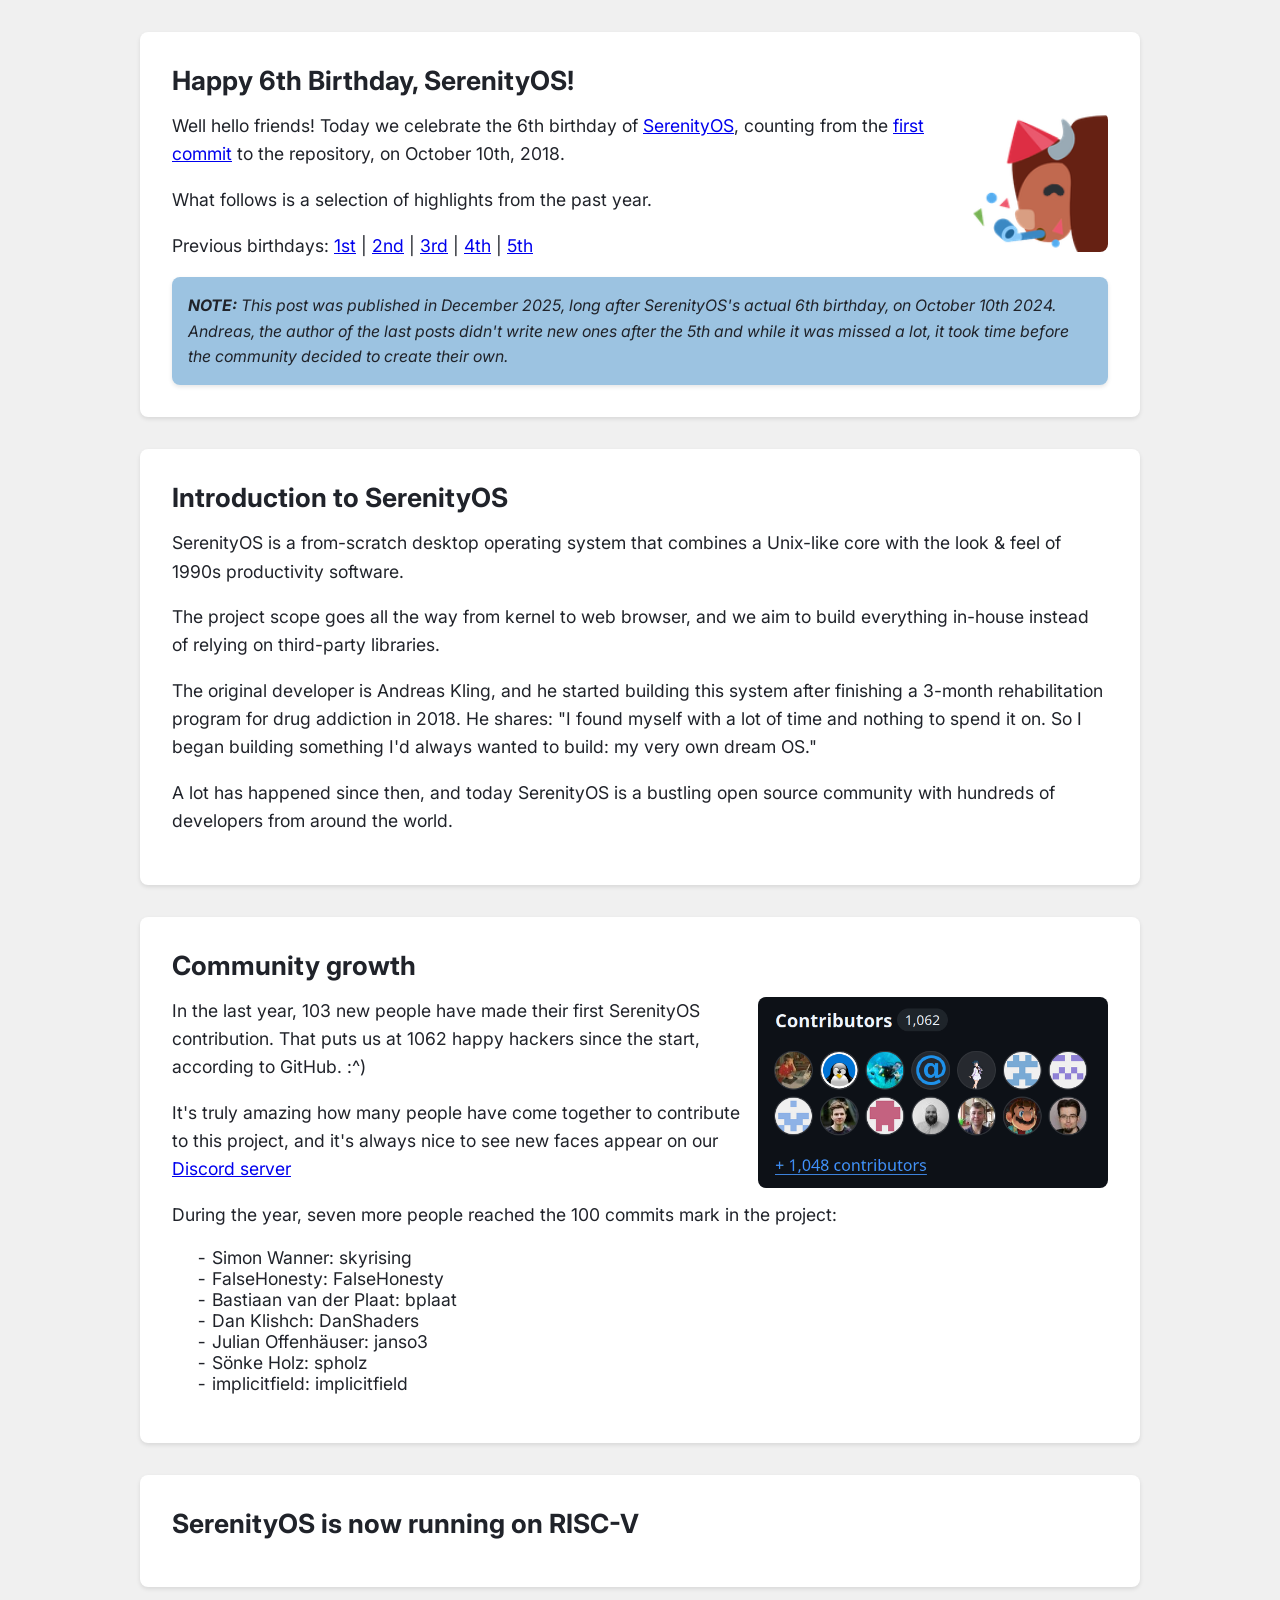
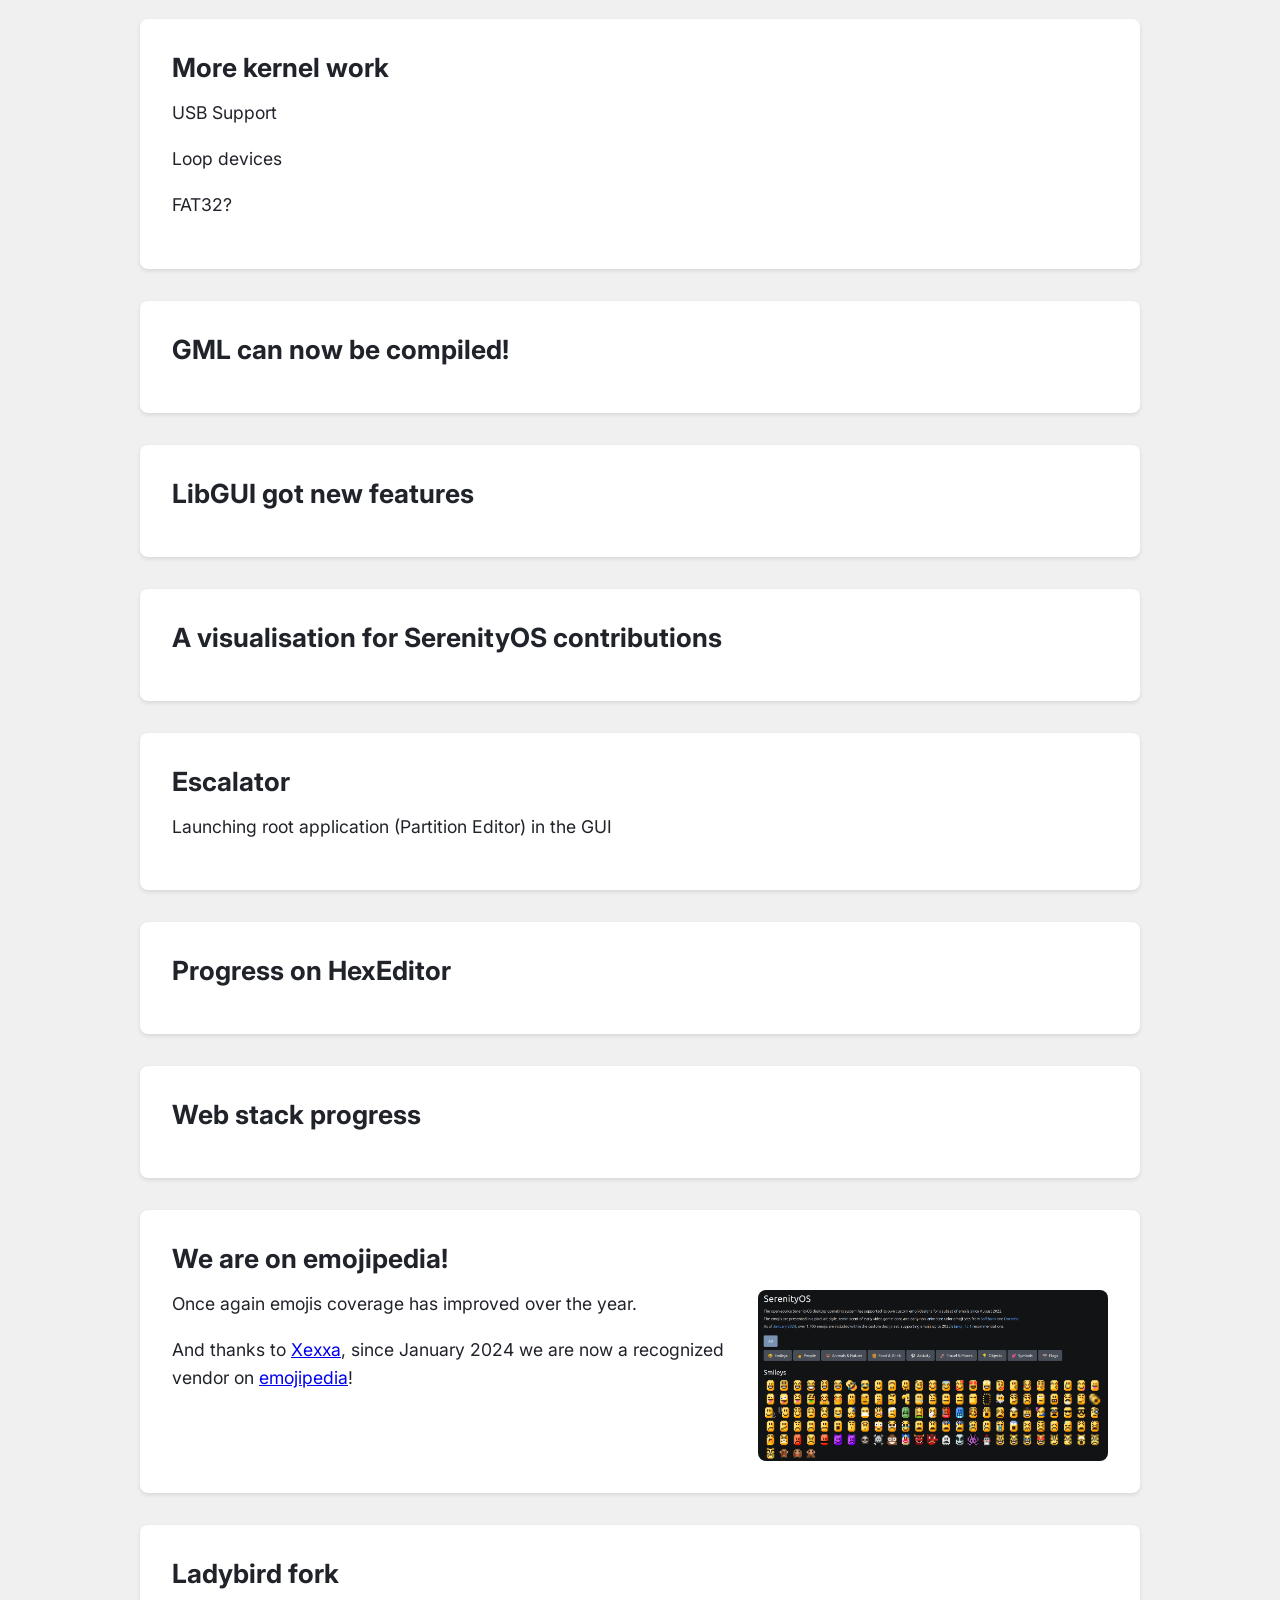
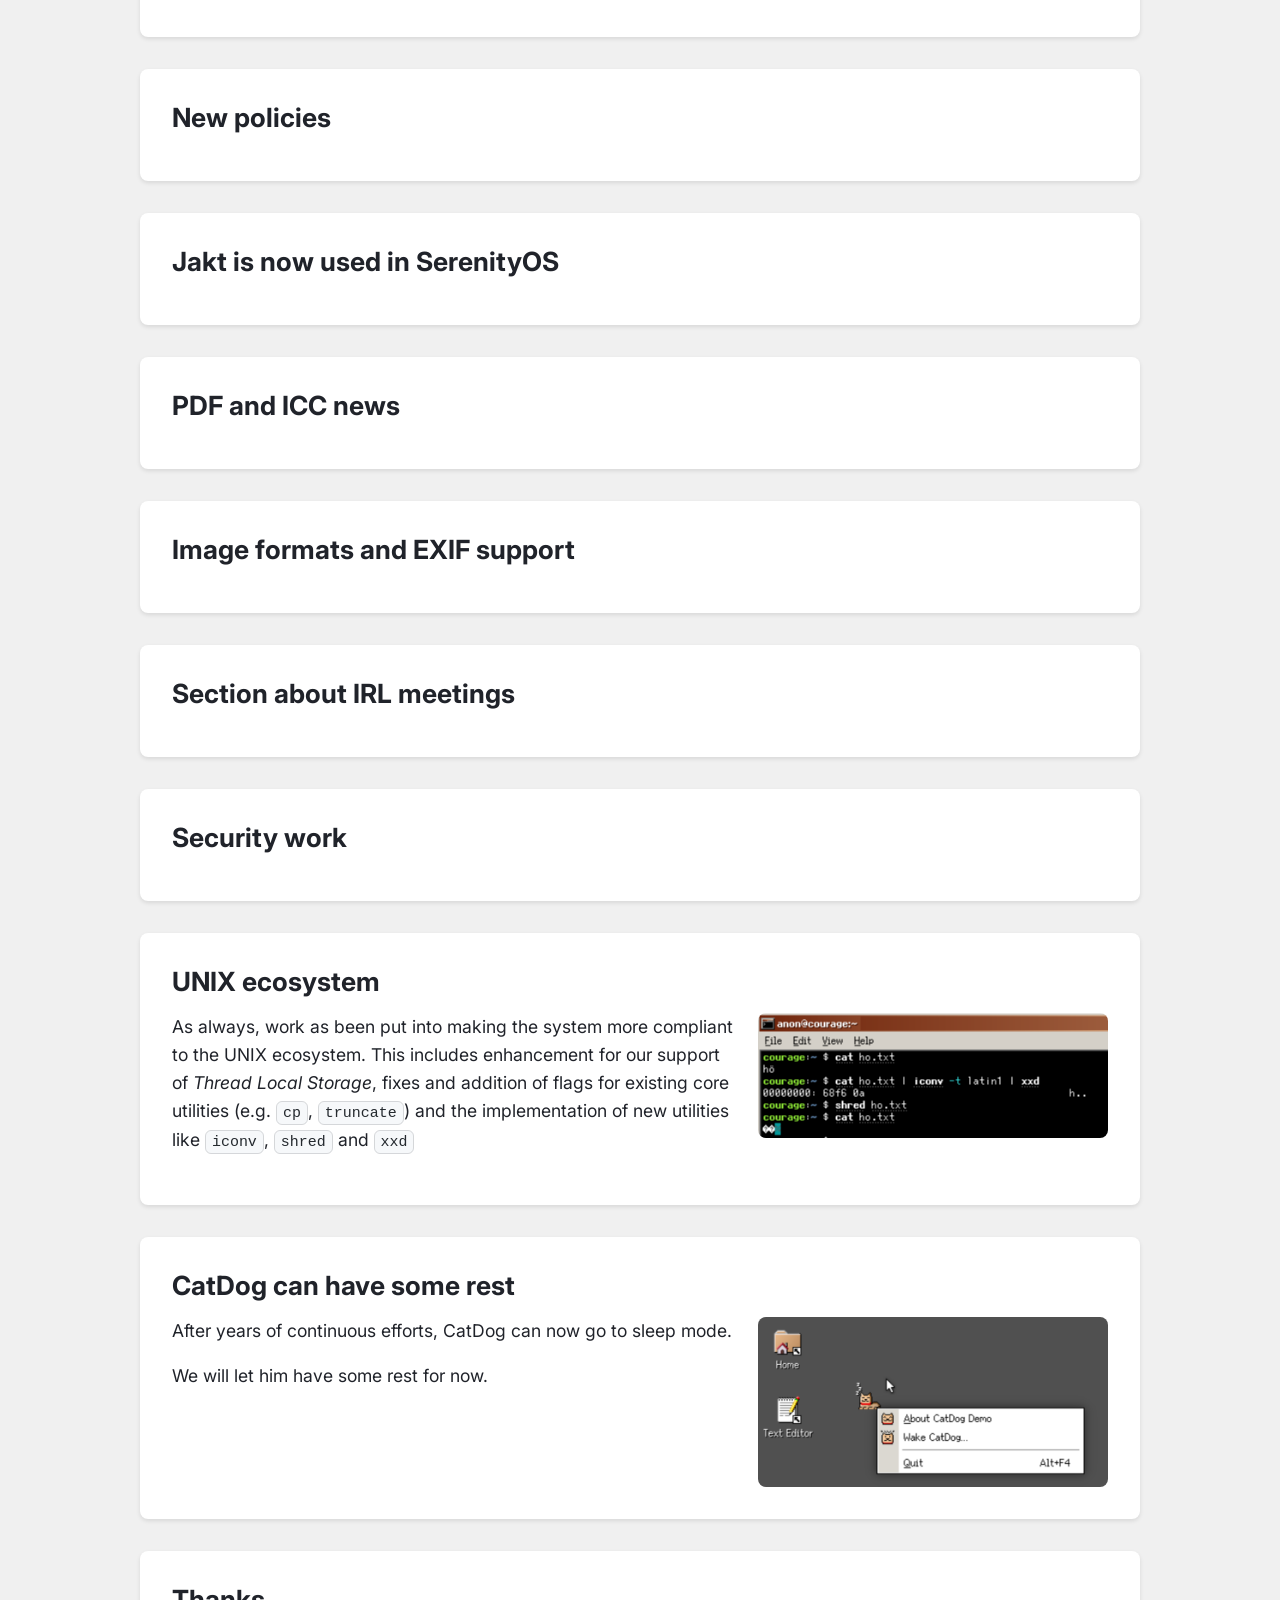
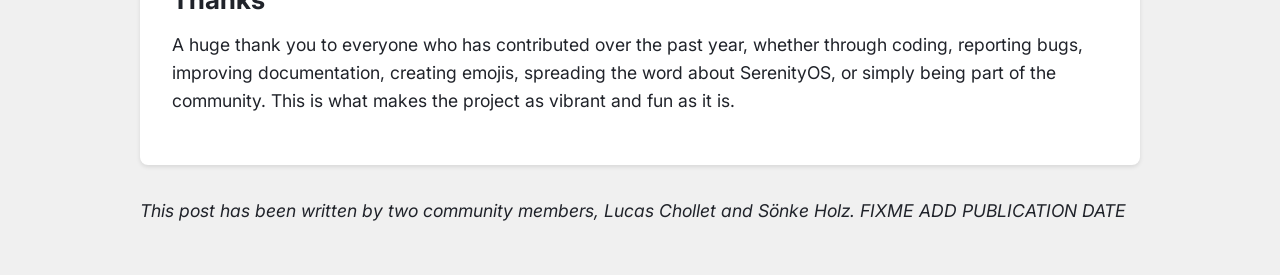
==== happy/6th/index.html @ aec70b93 "Fill the section about emojipedia" ====
<!DOCTYPE html>
<html lang="en">
<head>
    <meta charset="UTF-8">
    <meta name="viewport" content="width=device-width, initial-scale=1.0">
    <title>Happy 6th birthday, SerenityOS!</title>
    <link rel="stylesheet" href="style.css">
    <link href="https://fonts.googleapis.com/css2?family=Inter:wght@400;700&display=swap" rel="stylesheet">
</head>
<body>

<div class="container">

<section>
    <h1>Happy 6th Birthday, SerenityOS!</h1>
    <img style="width: 15%" src="partyak.png" alt="The partyak emoji.">

    <p>Well hello friends! Today we celebrate the 6th birthday of <a href="https://github.com/SerenityOS/serenity">SerenityOS</a>, counting from the  <a href="https://github.com/SerenityOS/serenity/commit/30e6c494e433b6f12a36bbd30c455c5f2eaa038e" target="_blank">first commit</a> to the repository, on October 10th, 2018.</p>

    <p>What follows is a selection of highlights from the past year.</p>

    <p>Previous birthdays:
    <a href="https://serenityos.org/happy/1st/">1st</a> |
    <a href="https://serenityos.org/happy/2nd/">2nd</a> |
    <a href="https://serenityos.org/happy/3rd/">3rd</a> |
    <a href="https://serenityos.org/happy/4th/">4th</a> |
    <a href="https://serenityos.org/happy/5th/">5th</a>

    <section class=subsection>
    <p style="margin: 0 0 0 0"><i>
        <b>NOTE:</b> This post was published in December 2025, long after SerenityOS's actual 6th birthday, on October 10th 2024.
        Andreas, the author of the last posts didn't write new ones after the 5th and while it was missed a lot, it took time before the community decided to create their own.
    </i></p>
    </section>

</section>

<section>
    <h2>Introduction to SerenityOS</h2>
        <p>
          SerenityOS is a from-scratch desktop operating system that
          combines a Unix-like core with the look &amp; feel of 1990s
          productivity software.
        </p>

        <p>
          The project scope goes all the way from kernel to web browser,
          and we aim to build everything in-house instead of relying on
          third-party libraries.
        </p>

        <p>
            The original developer is Andreas Kling, and he started building this system after finishing a 3-month rehabilitation program for drug addiction in 2018.
            He shares: "I found myself with a lot of time and nothing to spend it on. So I began building something I'd always wanted to build: my very own dream OS."
        </p>

        <p>
          A lot has happened since then, and today SerenityOS is a
          bustling open source community with hundreds of developers
          from around the world.
        </p>
       </section>

<section>
    <h2>Community growth</h2>
    <img src="contributors.png" alt="Screenshot of the contributor list from GitHub.">

    <p>In the last year, 103 new people have made their first SerenityOS contribution. That puts us at 1062 happy hackers since the start, according to GitHub. :^)</p>

    <p>It's truly amazing how many people have come together to contribute to this project, and it's always nice to see new faces appear on our <a href="discord/">Discord server</a></p>

    <p>During the year, seven more people reached the 100 commits mark in the project:</p>

    <!-- TODO add links to GH profile?-->
    <ul style="list-style-type: '- '">
        <li> Simon Wanner: skyrising
        <li> FalseHonesty: FalseHonesty
        <li> Bastiaan van der Plaat: bplaat
        <li> Dan Klishch: DanShaders
        <li> Julian Offenhäuser: janso3
        <li> Sönke Holz: spholz
        <li> implicitfield: implicitfield
    </ul>
</section>

<section>
    <h2>SerenityOS is now running on RISC-V</h2>
</section>

<section>
    <h2>More kernel work</h2>
    <p>USB Support</p>
    <p>Loop devices</p>
    <p>FAT32?</p>
</section>

<section>
    <h2>GML can now be compiled!</h2>
</section>

<section>
    <h2>LibGUI got new features</h2>
</section>

<section>
    <h2>A visualisation for SerenityOS contributions</h2>
</section>

<section>
    <h2>Escalator</h2>

    <p>
        Launching root application (Partition Editor) in the GUI
    </p>
</section>

<section>
    <h2>Progress on HexEditor</h2>
</section>

<section>
    <h2>Web stack progress</h2>
</section>

<section>
    <h2>We are on emojipedia!</h2>
    <img src="emojis.png" alt="Screenshot of https://emojipedia.org/serenityos">
    <p>Once again emojis coverage has improved over the year.</p>
    <p>And thanks to <a href="https://github.com/Xexxa">Xexxa</a>, since January 2024 we are now a recognized vendor on <a href="https://emojipedia.org/serenityos">emojipedia</a>!</p>
</section>

<section>
    <h2>Ladybird fork</h2>
</section>

<section>
    <h2>New policies</h2>
</section>

<section>
    <h2>Jakt is now used in SerenityOS</h2>
</section>

<section>
    <h2>PDF and ICC news</h2>
</section>

<section>
    <h2>Image formats and EXIF support</h2>
</section>

<section>
    <h2>Section about IRL meetings</h2>
</section>

<section>
    <h2>Security work</h2>
</section>

<section>
    <h2>UNIX ecosystem </h2>
    <img src="tools.png" alt="An image with an use of iconv, shred and xxd.">
    <p>As always, work as been put into making the system more compliant to the UNIX ecosystem. This includes enhancement for our support of <i>Thread Local Storage</i>, fixes and addition of flags for existing core utilities (e.g. <code>cp</code>, <code>truncate</code>) and the implementation of new utilities like <code>iconv</code>, <code>shred</code> and <code>xxd</code></p>
</section>

<section>
    <h2>CatDog can have some rest</h2>
    <img src="catdog.png" alt="An image showing CatDog in sleep mode.">
    <p>After years of continuous efforts, CatDog can now go to sleep mode.</p>
    <p>We will let him have some rest for now.</p>
</section>

<section>
    <h2>Thanks</h2>

    <p>A huge thank you to everyone who has contributed over the past year, whether through coding, reporting bugs, improving documentation, creating emojis, spreading the word about SerenityOS, or simply being part of the community.
        This is what makes the project as vibrant and fun as it is.</p>

</section>

<p><i>This post has been written by two community members, Lucas Chollet and Sönke Holz. FIXME ADD PUBLICATION DATE</i></p>

</div>

</body>
</html>
---- happy/6th/style.css ----
:root {
    --primary-color: #20232a;
    --secondary-color: #61dafb;
    --background-color: #f0f0f0;
    --text-color: #20232a;
}

body {
    margin: 0;
    padding: 0;
    font-family: 'Inter', sans-serif;
    background-color: var(--background-color);
    color: var(--text-color);
    font-size: 1.1em;
}

.container {
    width: 85%;
    max-width: 1000px;
    margin: 0 auto;
    padding: 2rem 0;
}

main {
    margin-bottom: 2rem;
}

section {
    padding: 2rem;
    background-color: #fff;
    border-radius: 8px;
    box-shadow: 0 2px 4px rgba(0, 0, 0, 0.1);
    margin-bottom: 2rem;
    overflow: auto;
}

.subsection {
    background-color: #3b88c380;
    padding: 1rem;
    font-size: 0.9em;
    margin-top: 1rem;
    margin-bottom: 0;
}

h1, h2 {
    margin: 0 0 1rem 0;
}

p, pre {
    line-height: 1.6;
    margin-top: 1rem;
}

section {
    clear: both;
}

section img {
    float: right;
    border-radius: 8px;
    margin-left: 1em;
    width: 40%;
    max-width: 350px;
    clear: both;
}

code {
    padding: 0.2em 0.4em;
    margin: 0;
    font-size: 85%;
    background-color: #f6f8fa;
    border-radius: 6px;
    color: #24292e;
    font-family: ui-monospace, SFMono-Regular, SF Mono, Menlo, Consolas,
    "Liberation Mono", "Courier New", monospace;
    border: 1px solid rgba(27,31,35,0.15);
}
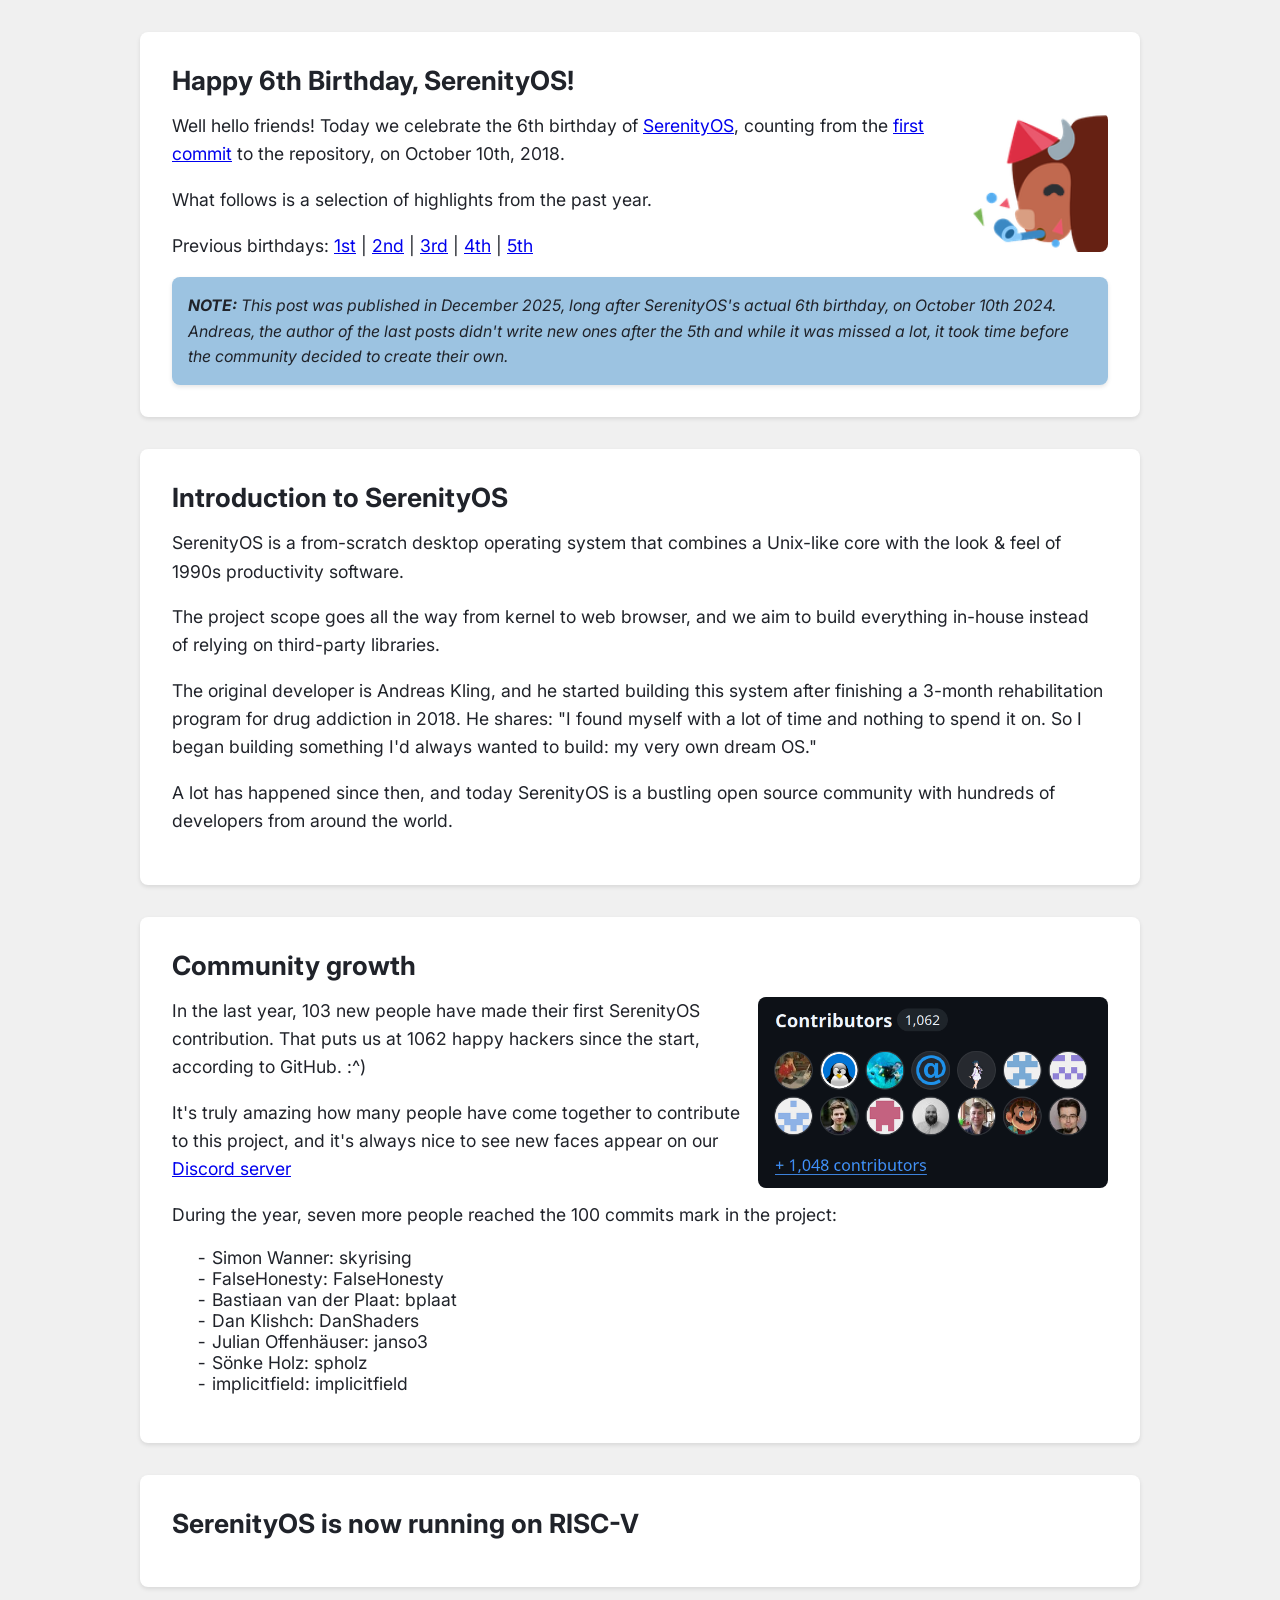
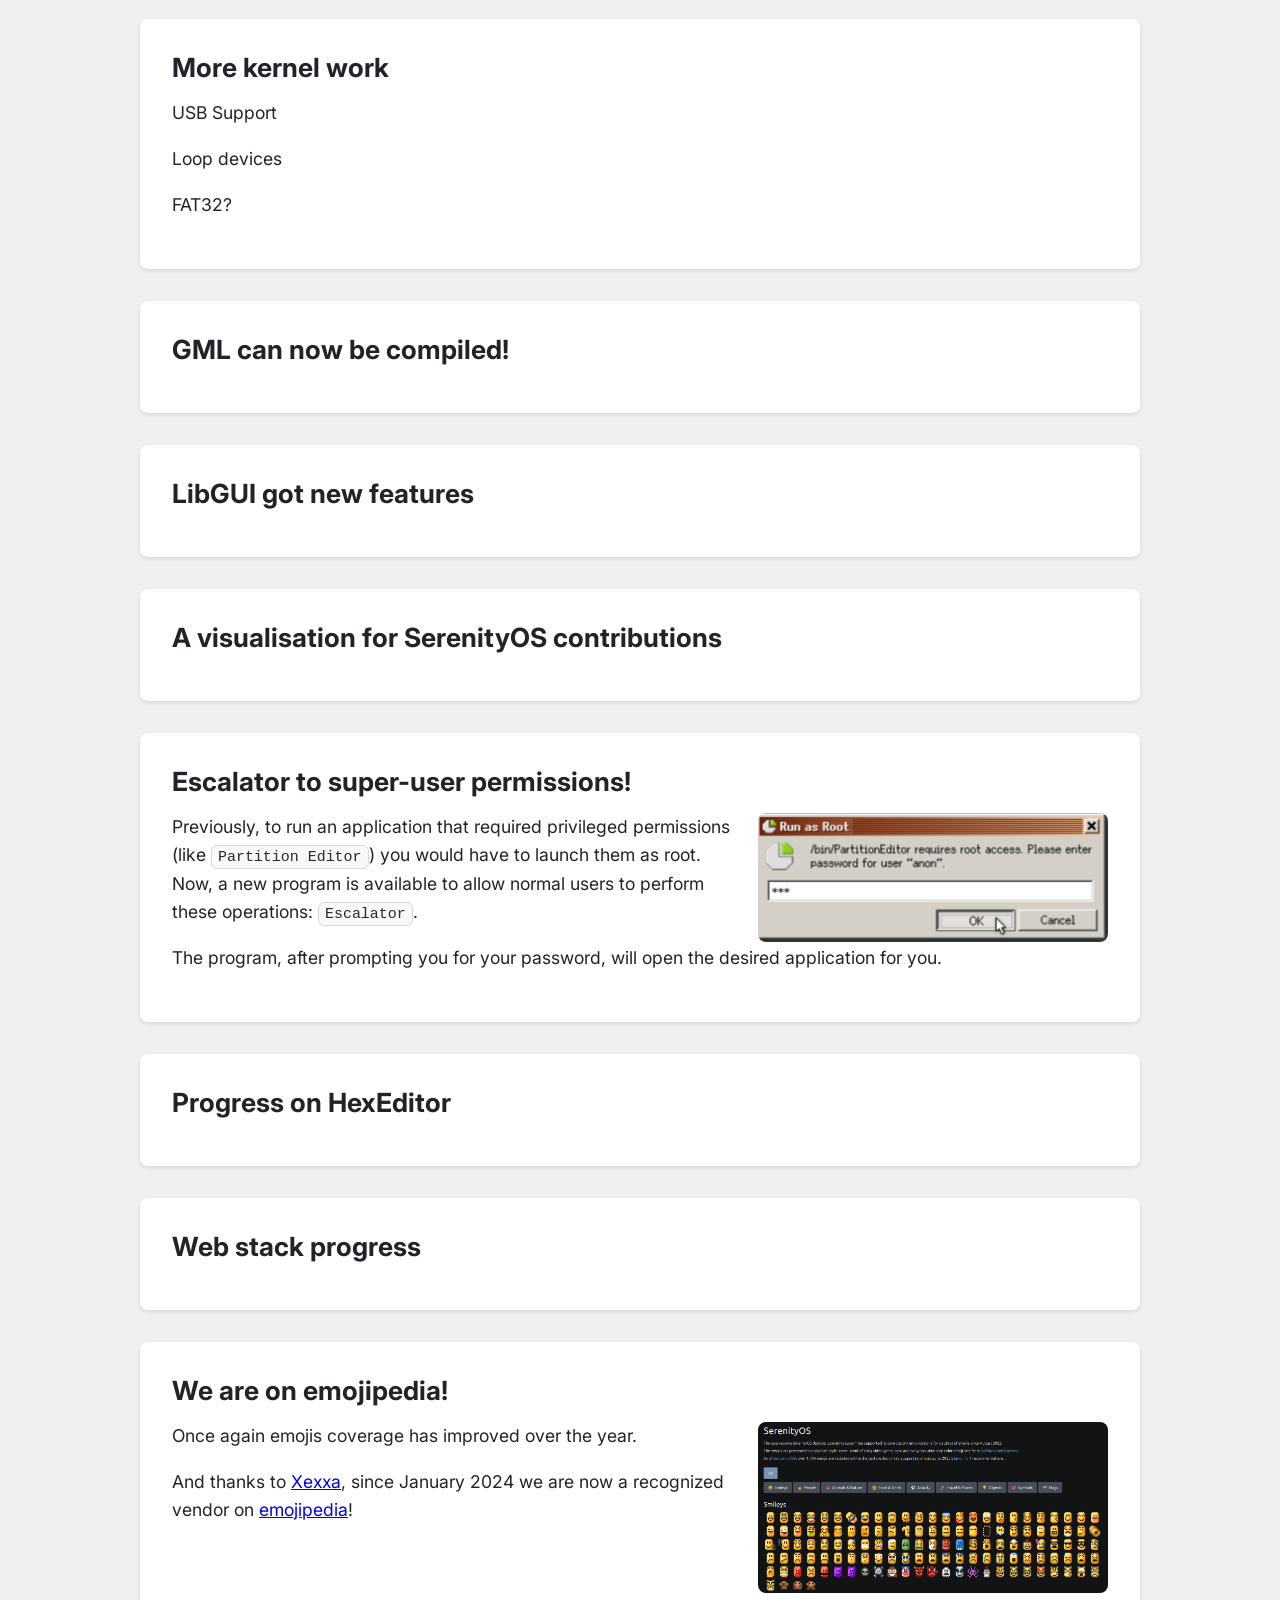
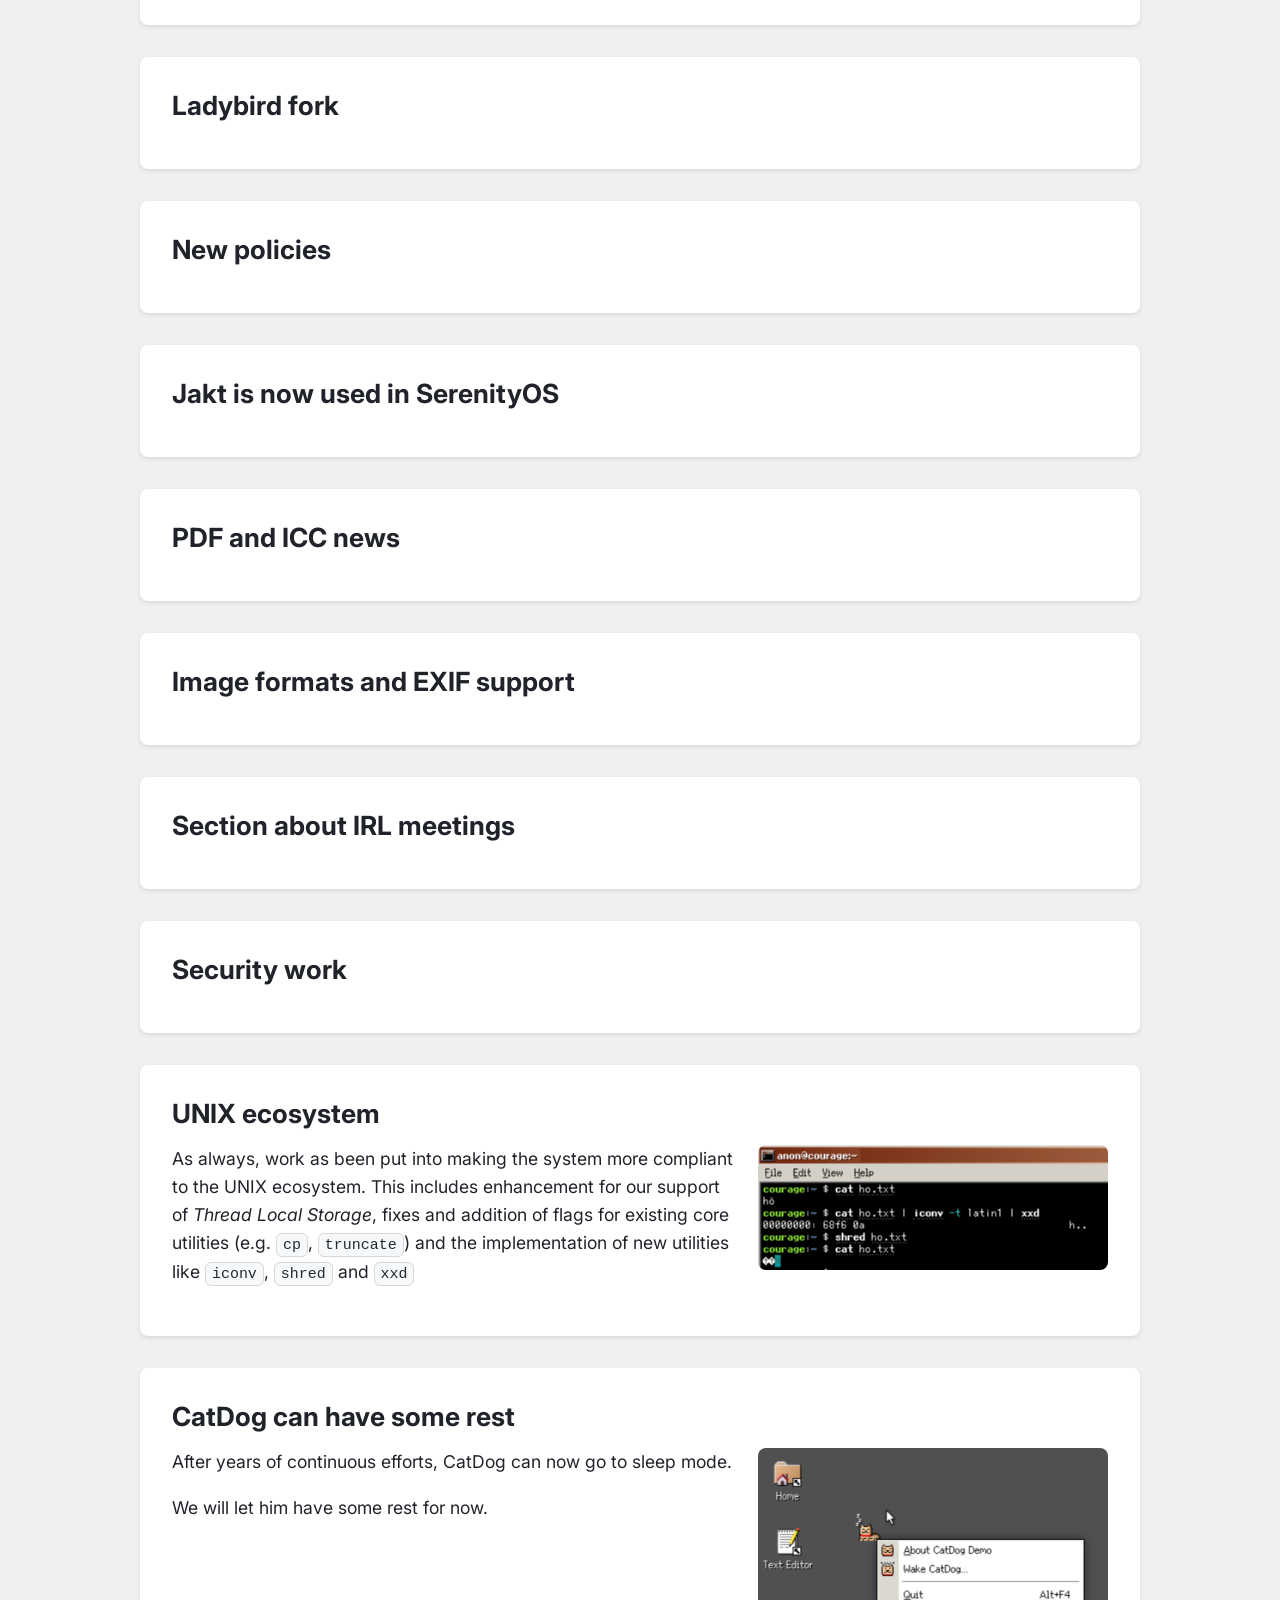
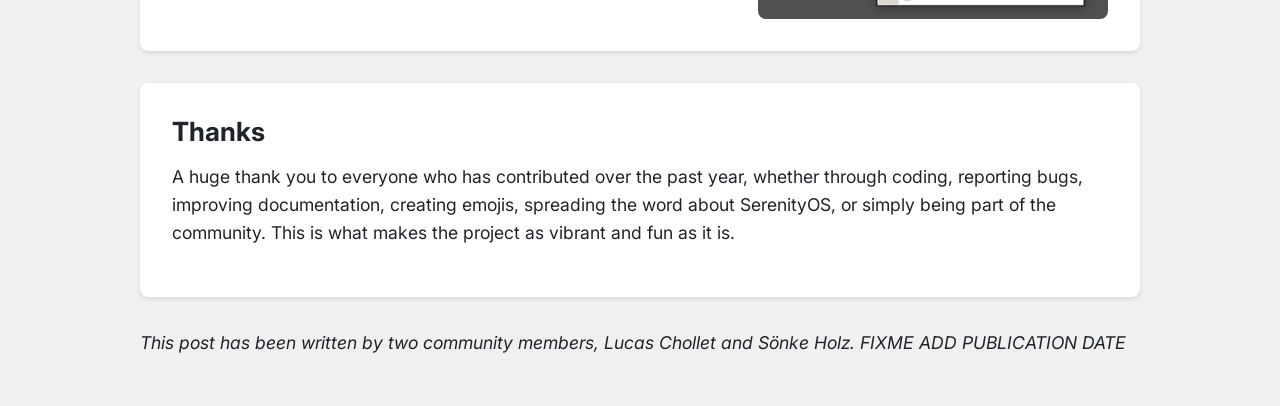
==== commit 05c13a13: "Fill the section about escalator" ====
--- a/happy/6th/index.html
+++ b/happy/6th/index.html
@@ -107,10 +107,14 @@
 </section>
 
 <section>
-    <h2>Escalator</h2>
-
+    <h2>Escalator to super-user permissions!</h2>
+    <img src="escalator.png" alt="A image showing the Escalator helper">
     <p>
-        Launching root application (Partition Editor) in the GUI
+        Previously, to run an application that required privileged permissions (like <code>Partition Editor</code>) you would have to launch them as root.
+        Now, a new program is available to allow normal users to perform these operations: <code>Escalator</code>.
+    </p>
+    <p>
+        The program, after prompting you for your password, will open the desired application for you.
     </p>
 </section>
 
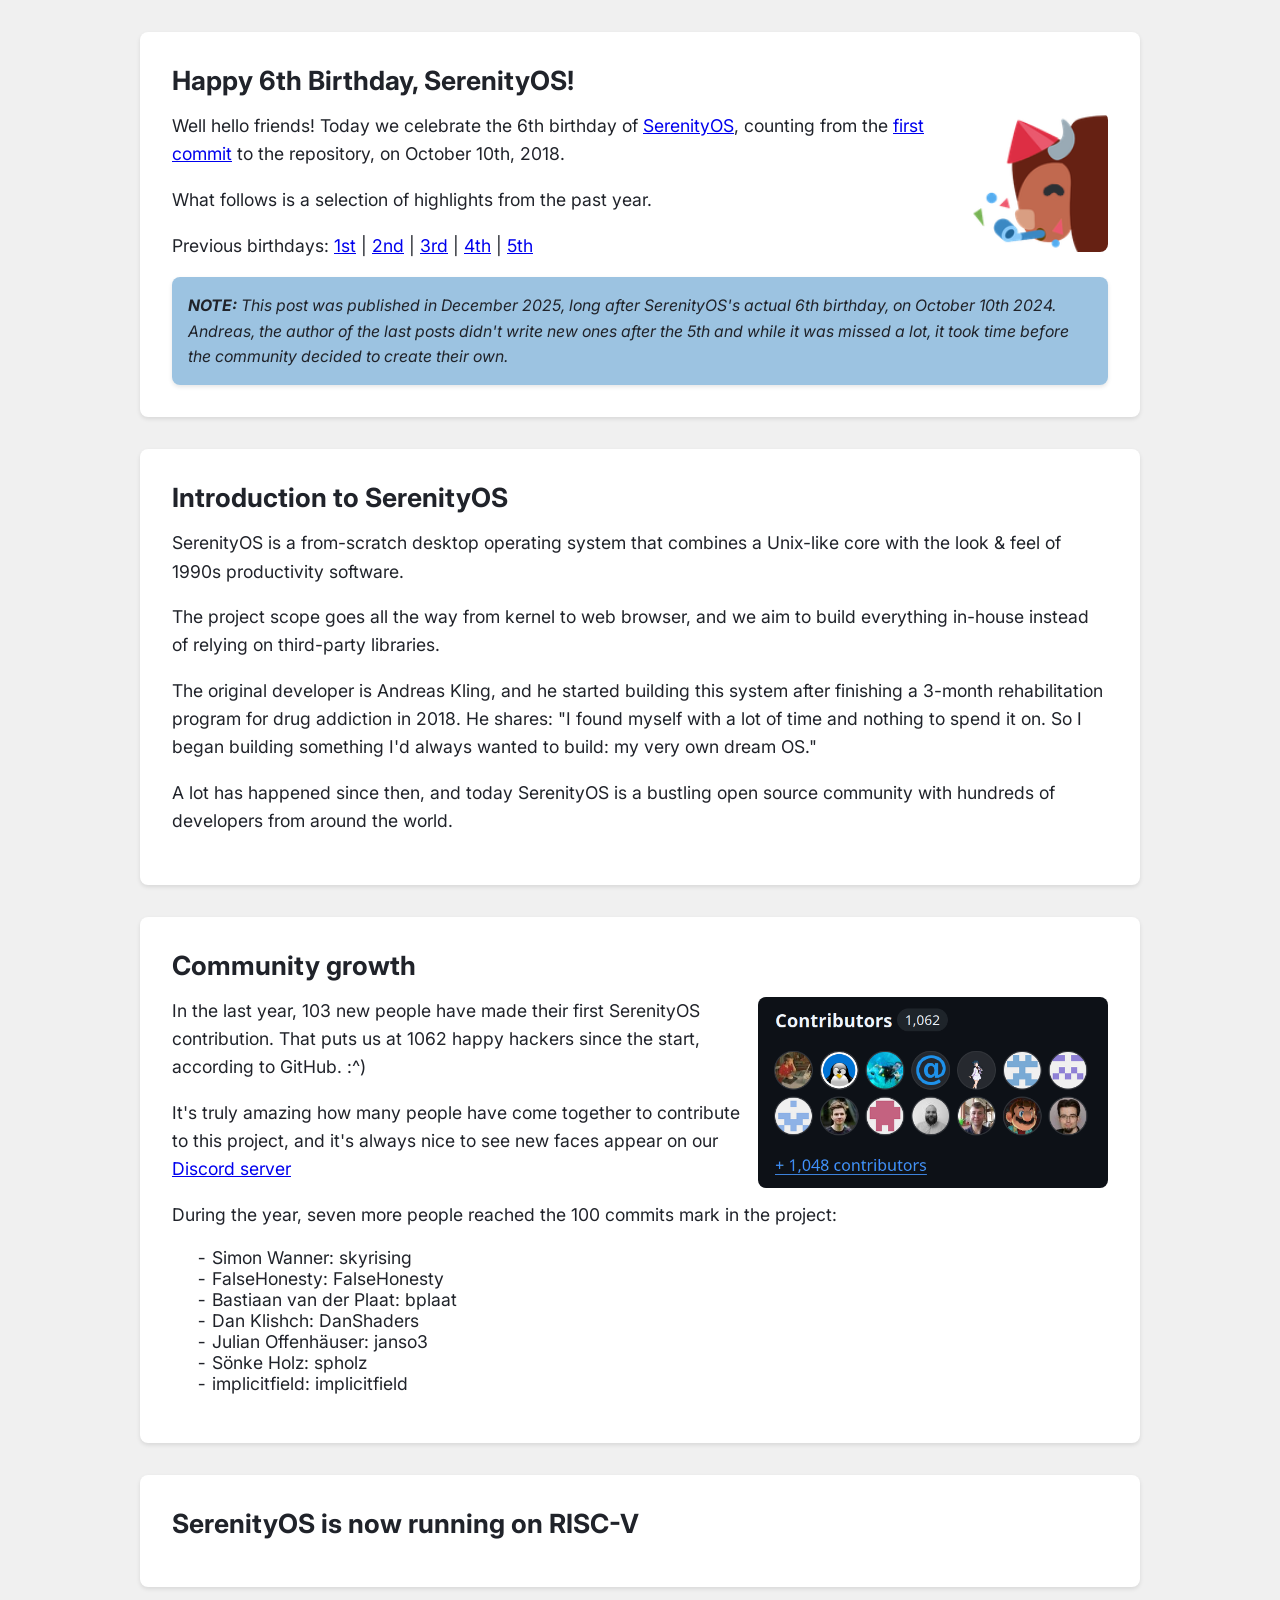
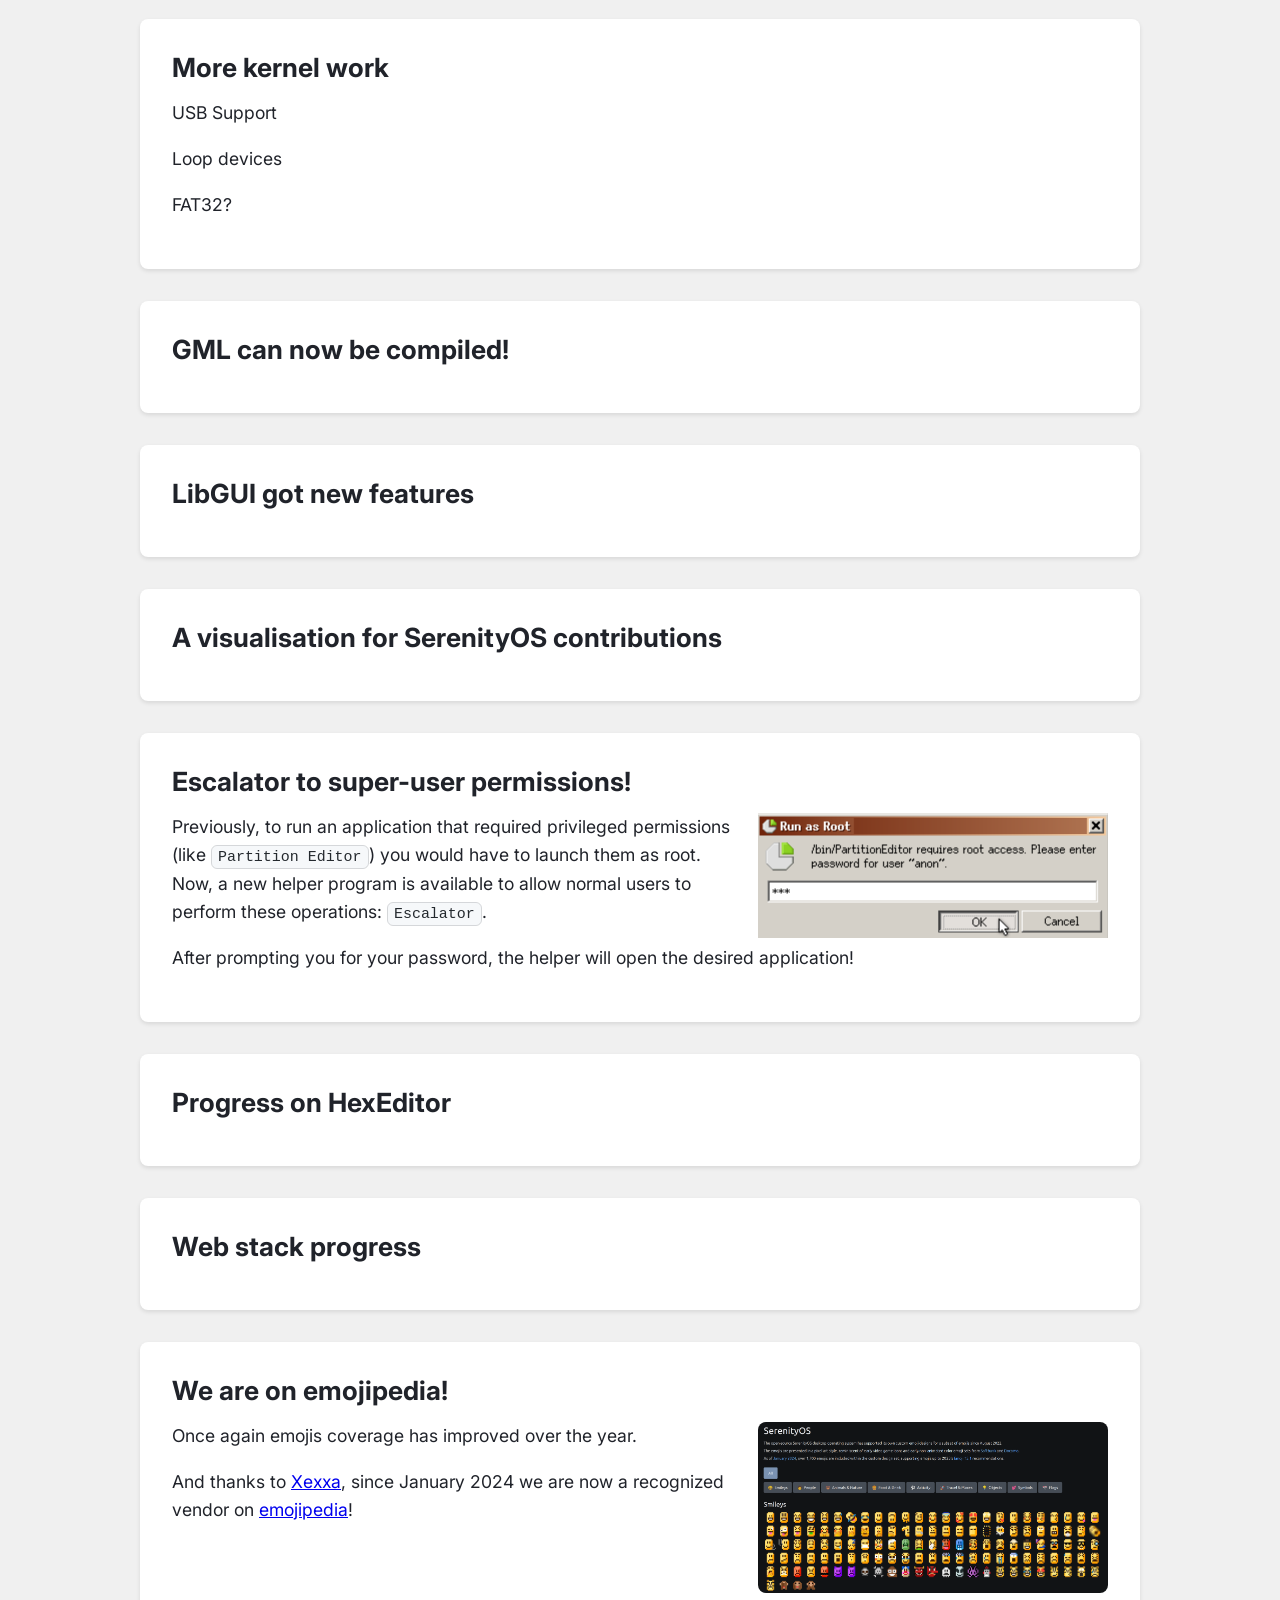
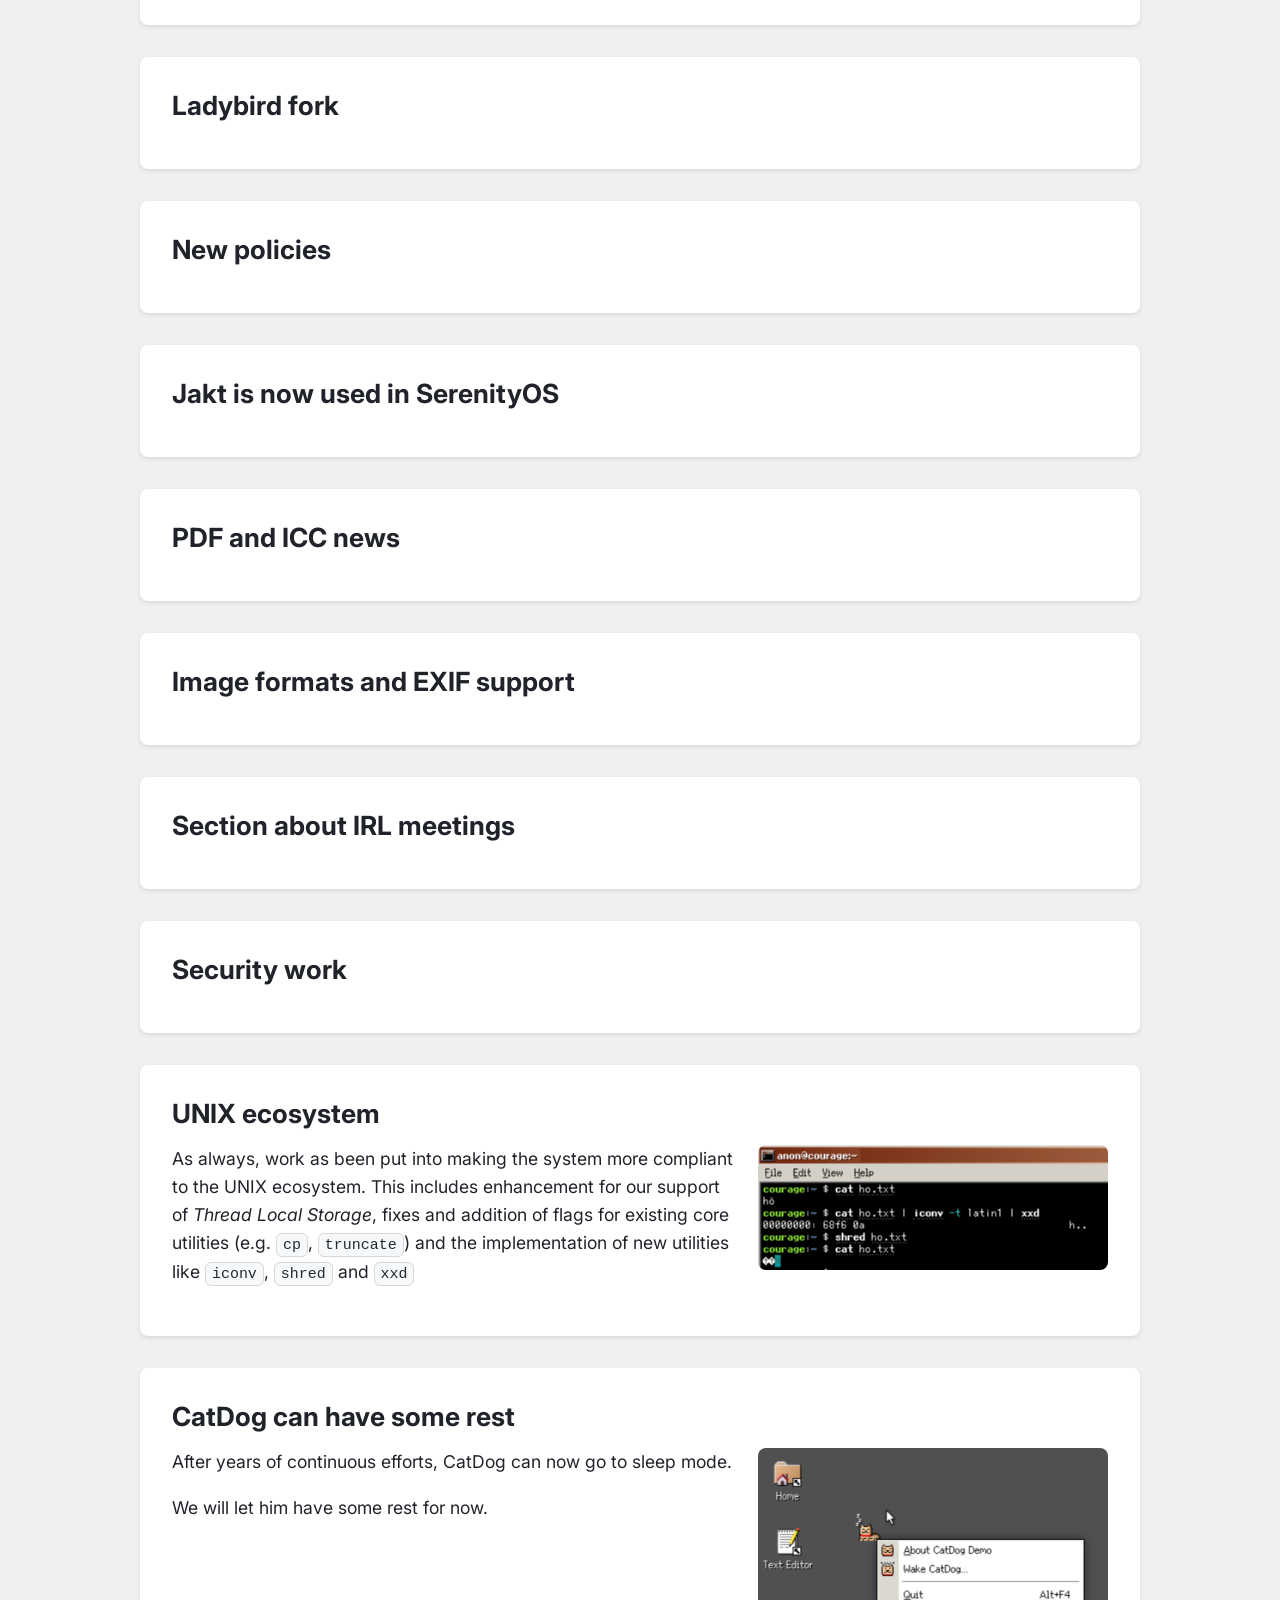
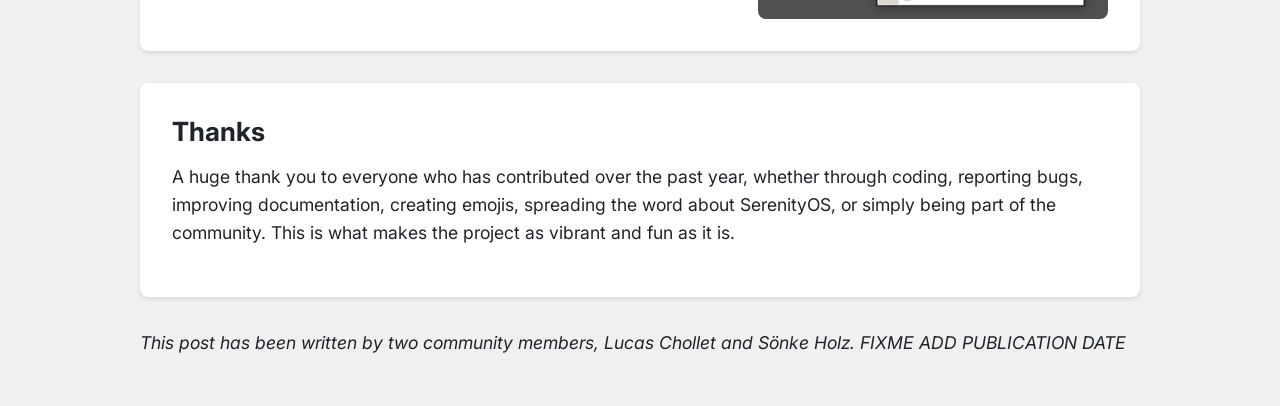
==== commit 2927818a: "Fill the section about escalator" ====
--- a/happy/6th/index.html
+++ b/happy/6th/index.html
@@ -108,13 +108,13 @@
 
 <section>
     <h2>Escalator to super-user permissions!</h2>
-    <img src="escalator.png" alt="A image showing the Escalator helper">
+    <img class="serenity-image" src="escalator.png" alt="A image showing the Escalator helper">
     <p>
         Previously, to run an application that required privileged permissions (like <code>Partition Editor</code>) you would have to launch them as root.
-        Now, a new program is available to allow normal users to perform these operations: <code>Escalator</code>.
+        Now, a new helper program is available to allow normal users to perform these operations: <code>Escalator</code>.
     </p>
     <p>
-        The program, after prompting you for your password, will open the desired application for you.
+        After prompting you for your password, the helper will open the desired application!
     </p>
 </section>
 
--- a/happy/6th/style.css
+++ b/happy/6th/style.css
@@ -64,6 +64,10 @@
     clear: both;
 }
 
+.serenity-image {
+    border-radius: 0;
+}
+
 code {
     padding: 0.2em 0.4em;
     margin: 0;
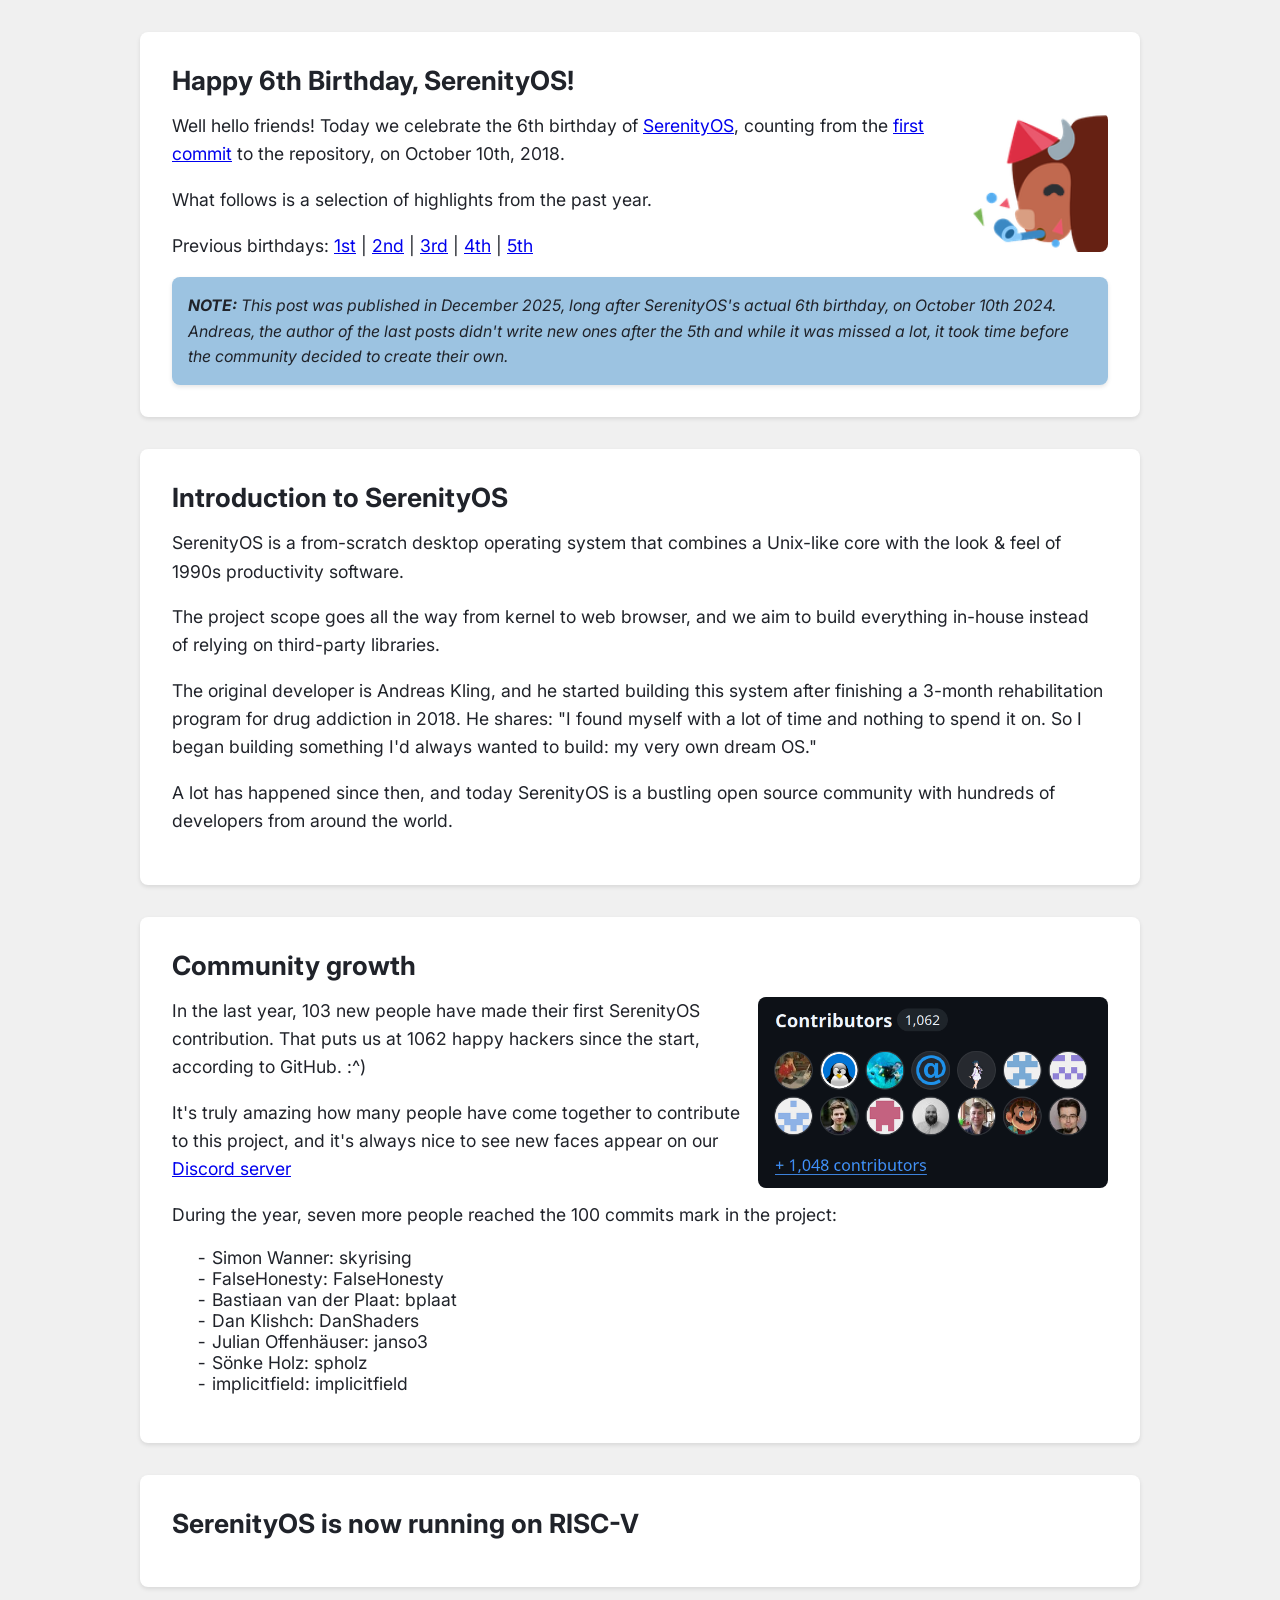
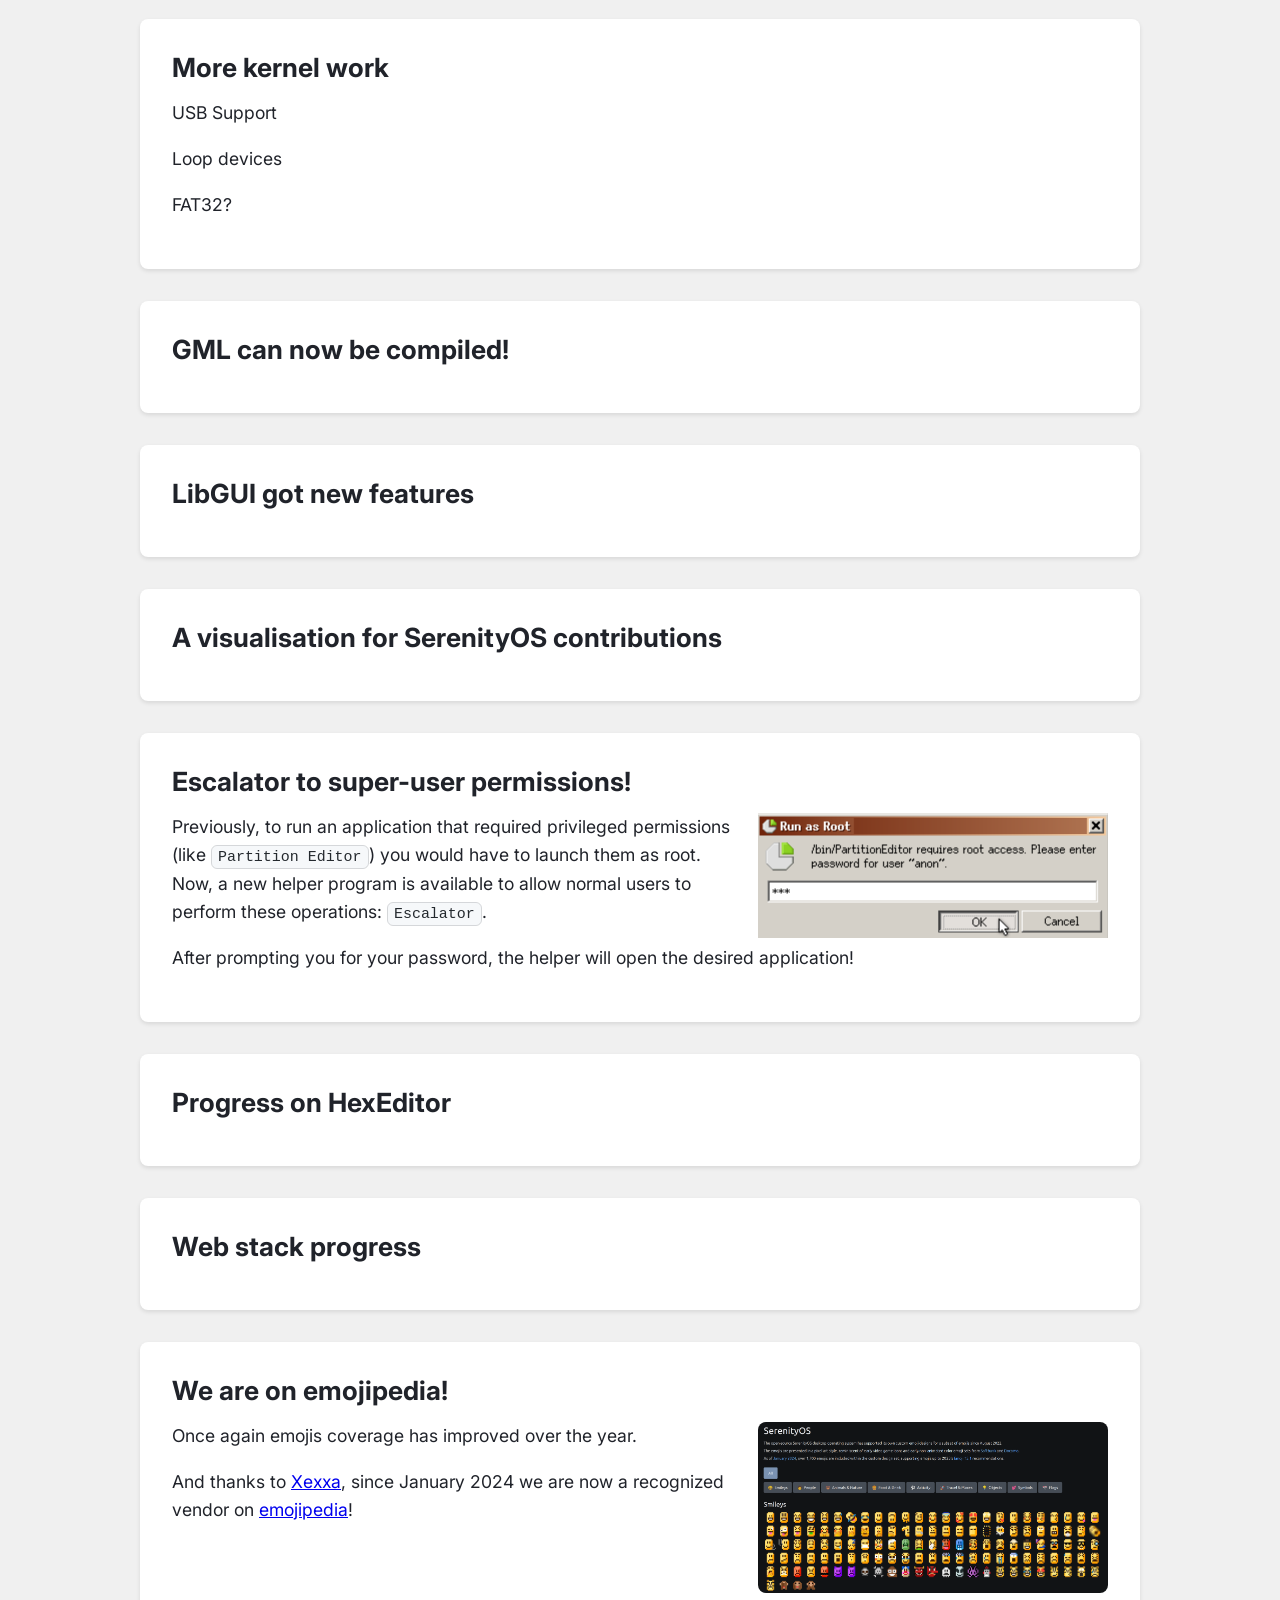
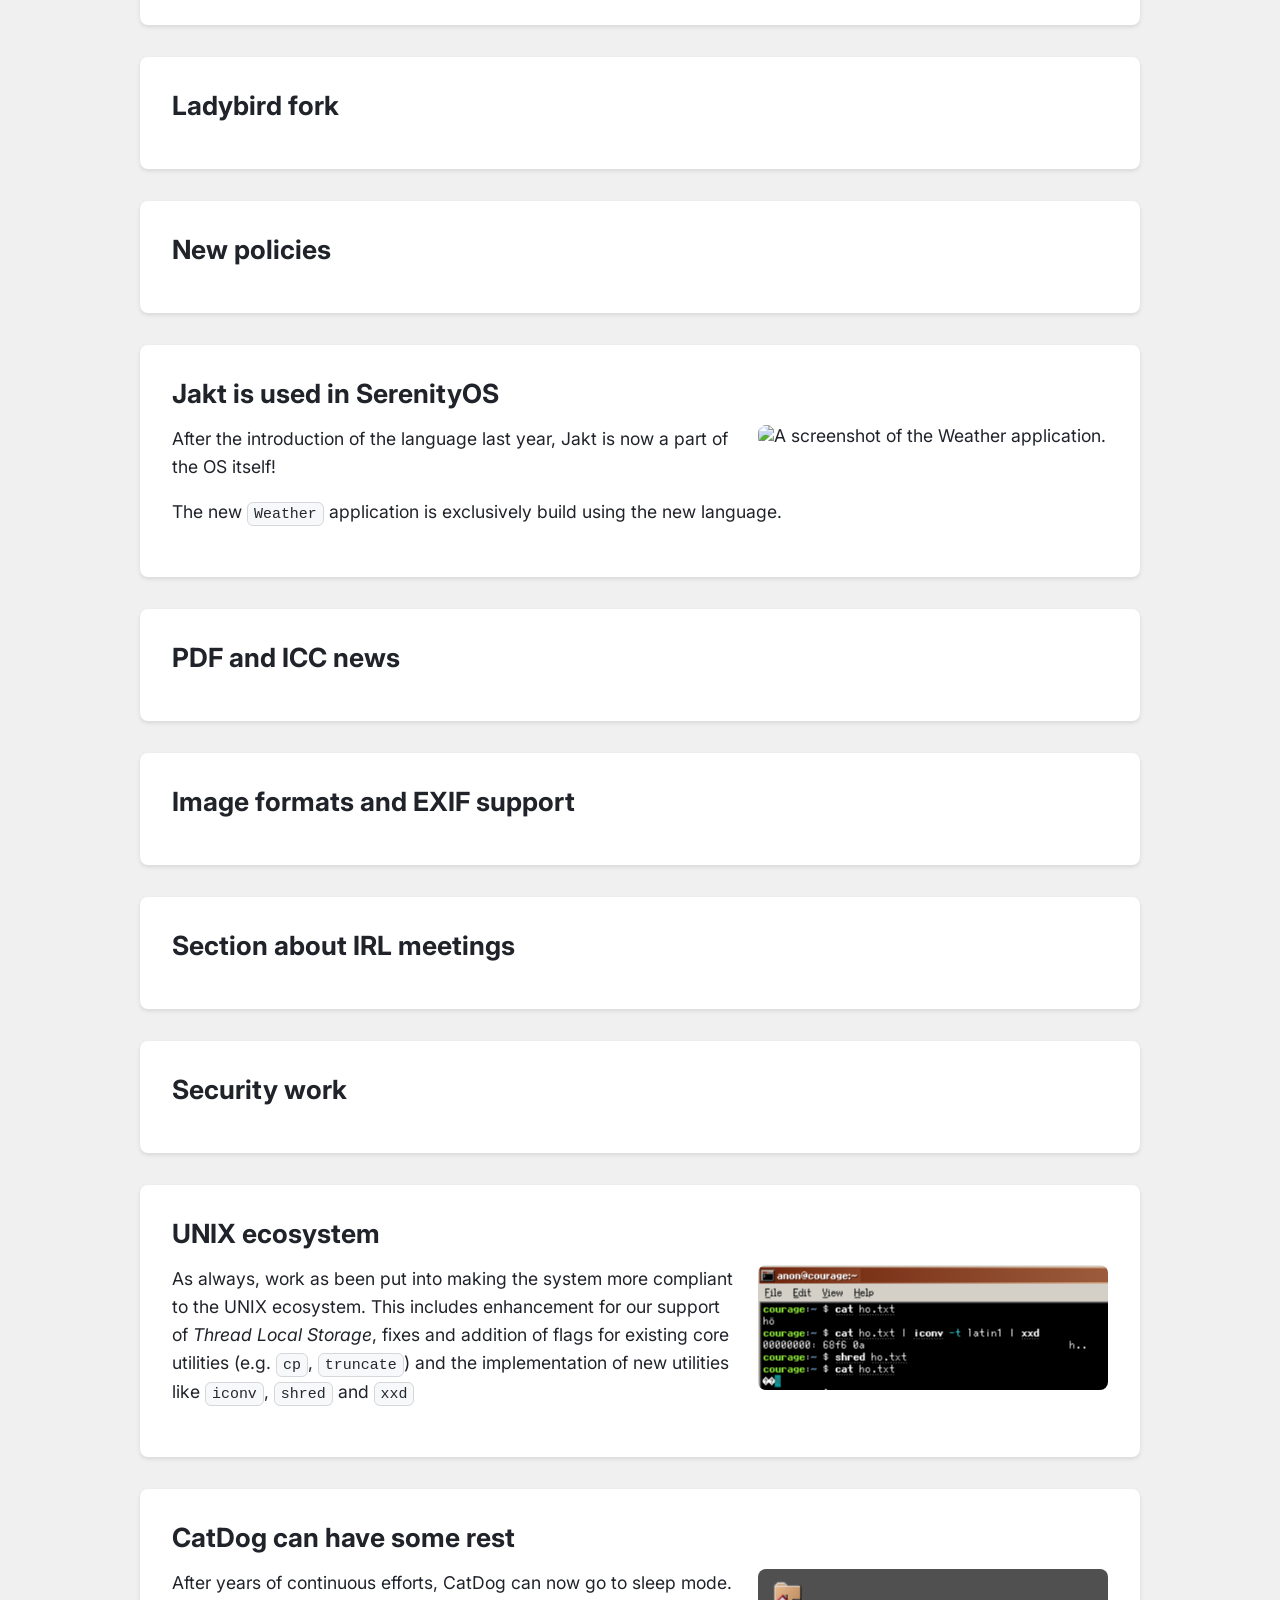
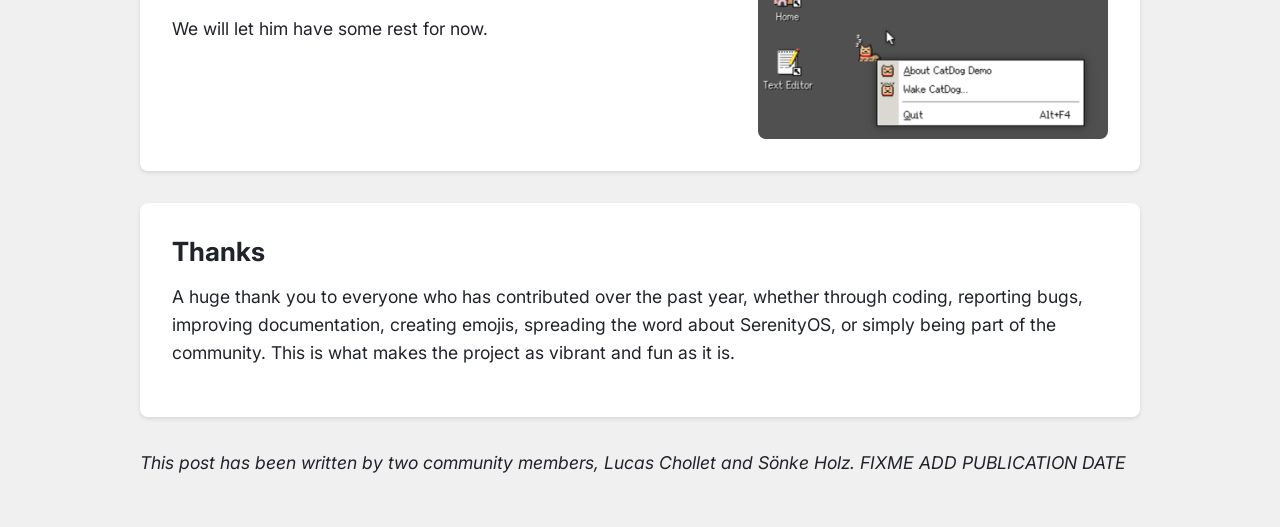
==== commit a539f326: "Fill the section about Weather" ====
--- a/happy/6th/index.html
+++ b/happy/6th/index.html
@@ -142,7 +142,10 @@
 </section>
 
 <section>
-    <h2>Jakt is now used in SerenityOS</h2>
+    <h2>Jakt is used in SerenityOS</h2>
+    <img src="weather.png" alt="A screenshot of the Weather application.">
+    <p>After the introduction of the language last year, Jakt is now a part of the OS itself!</p>
+    <p>The new <code>Weather</code> application is exclusively build using the new language.</p>
 </section>
 
 <section>
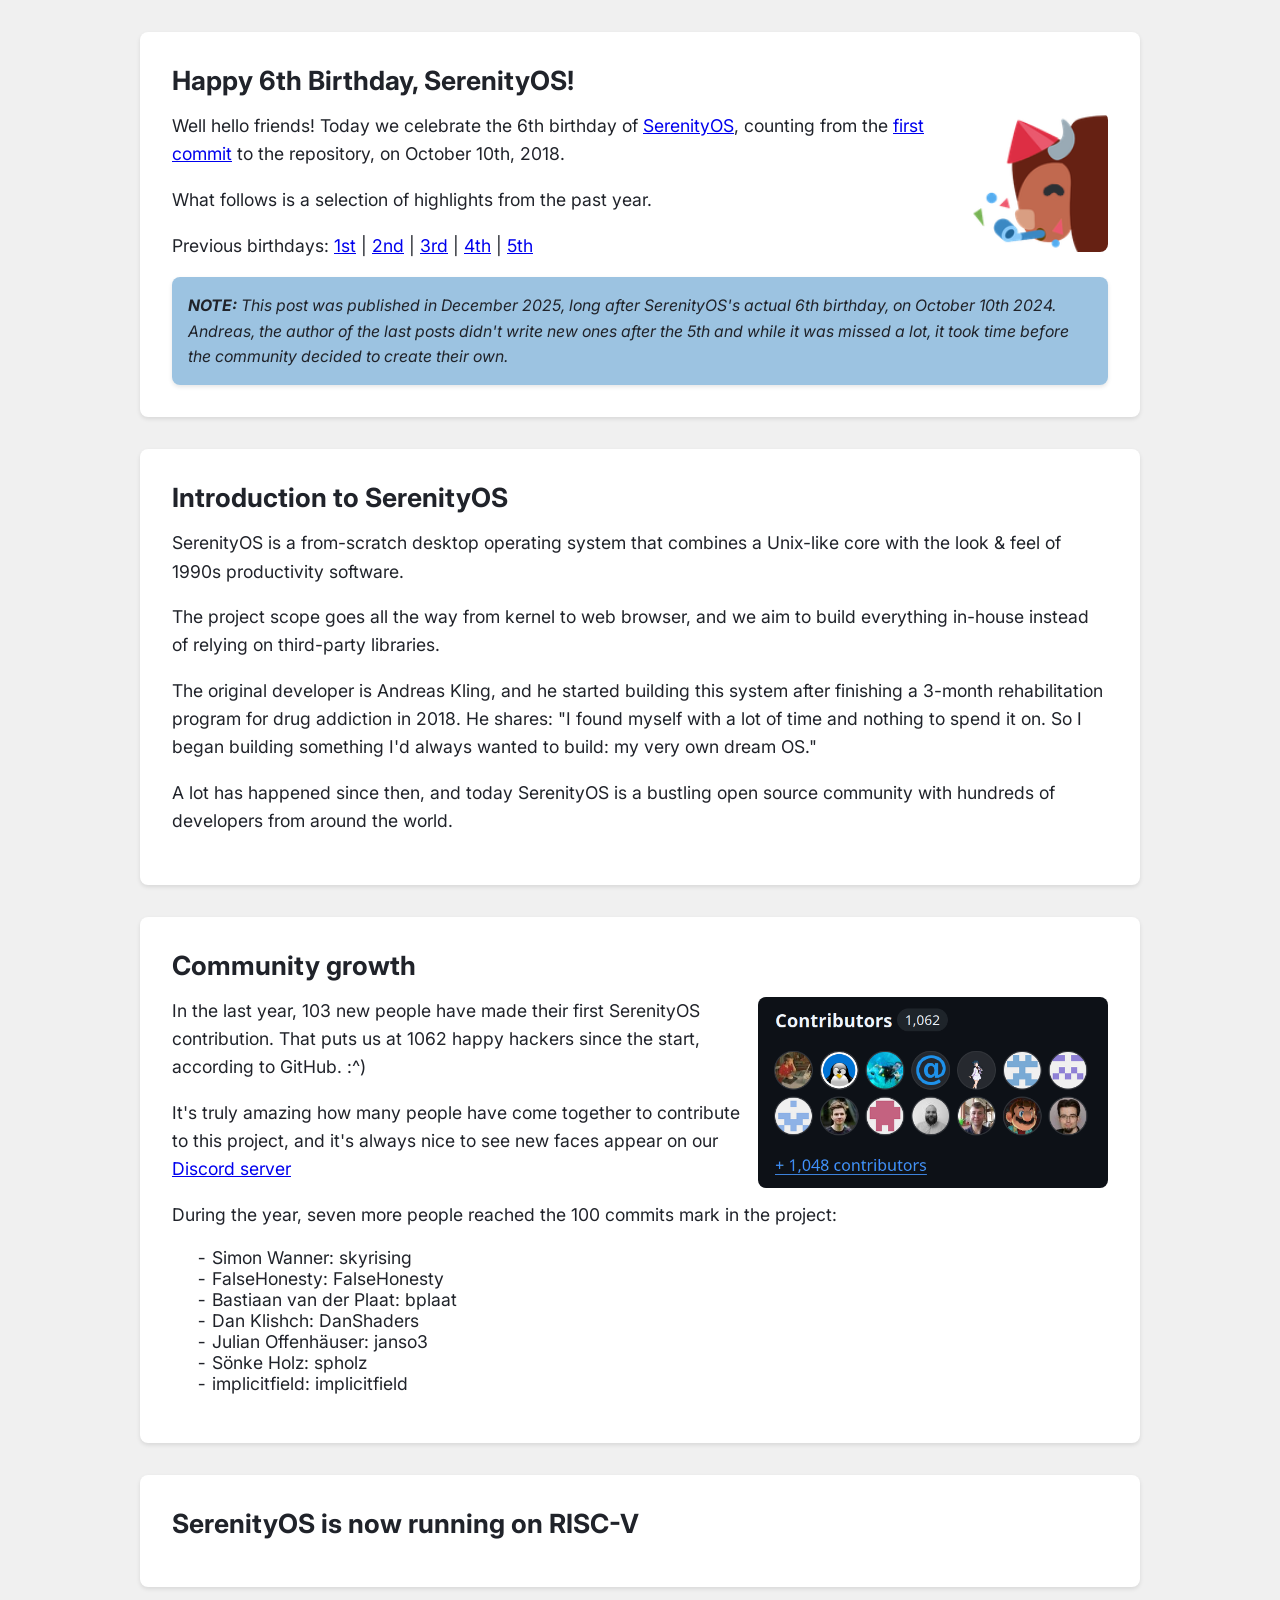
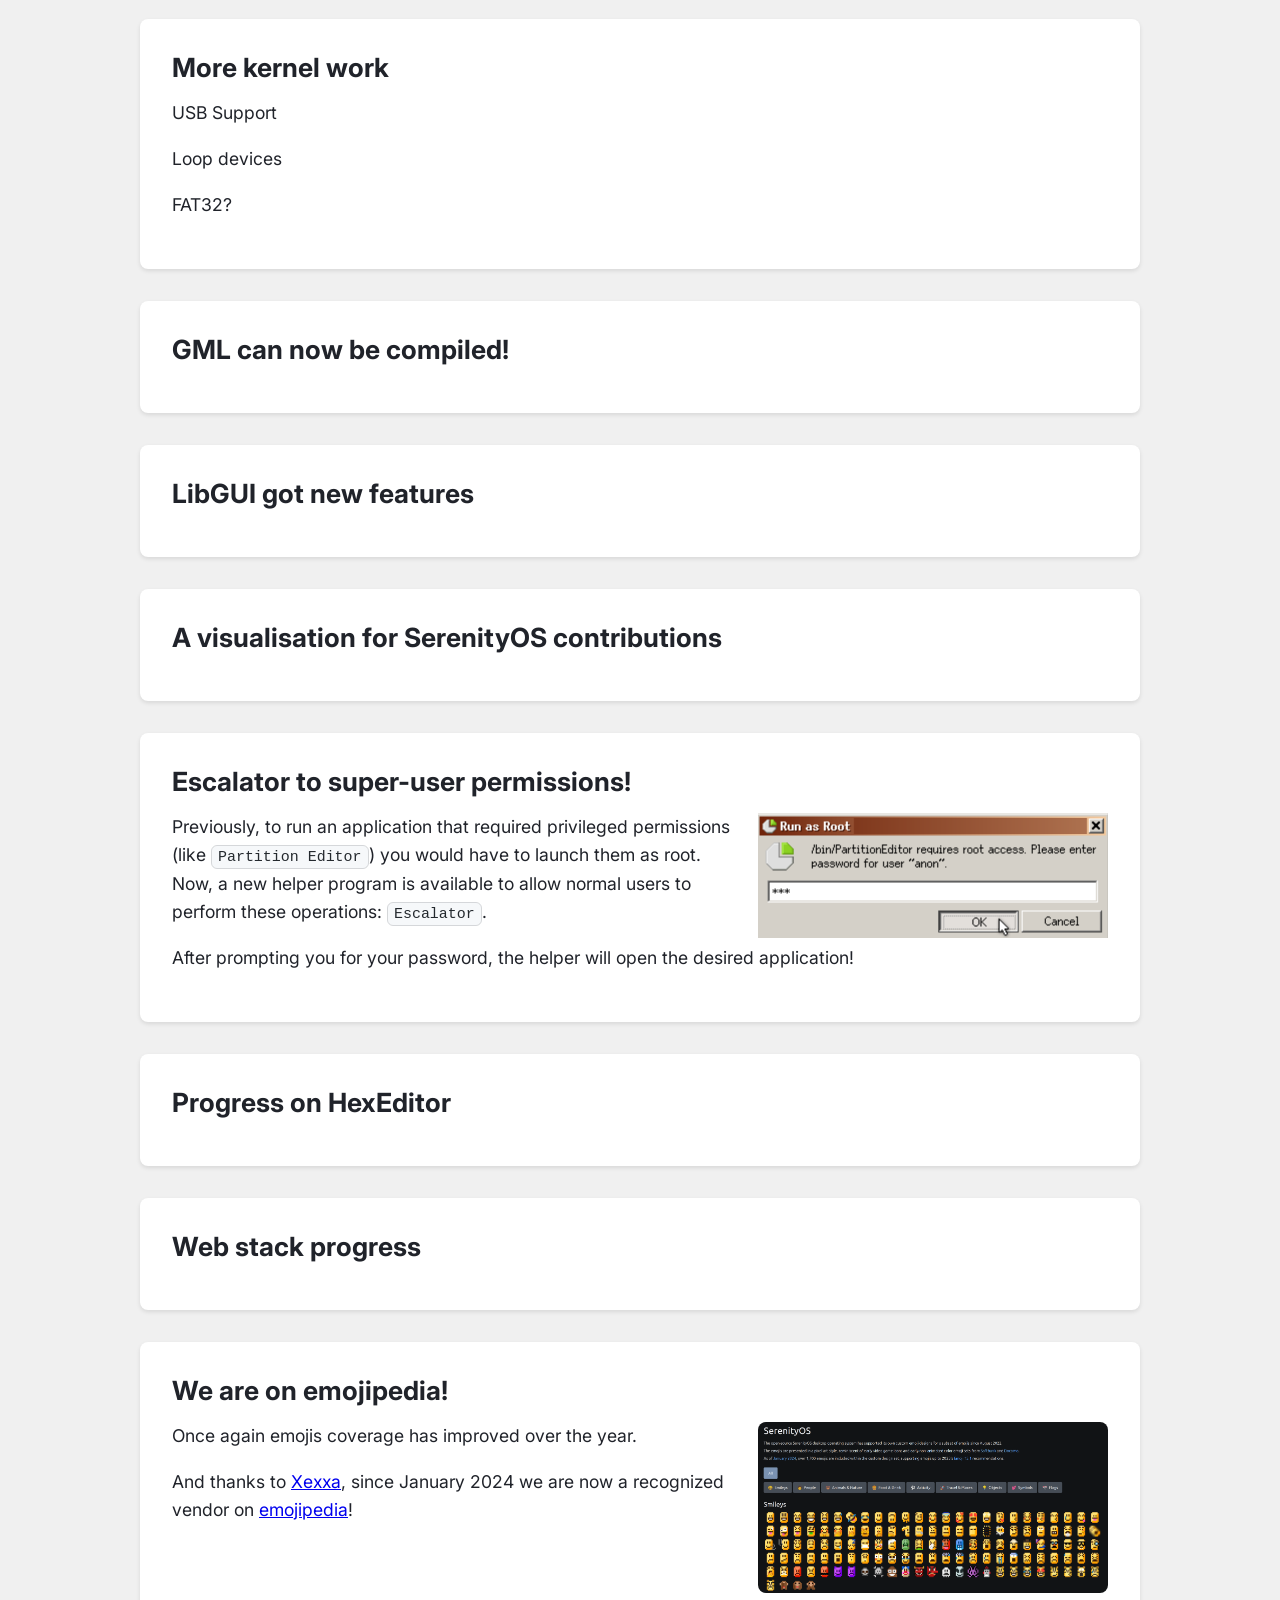
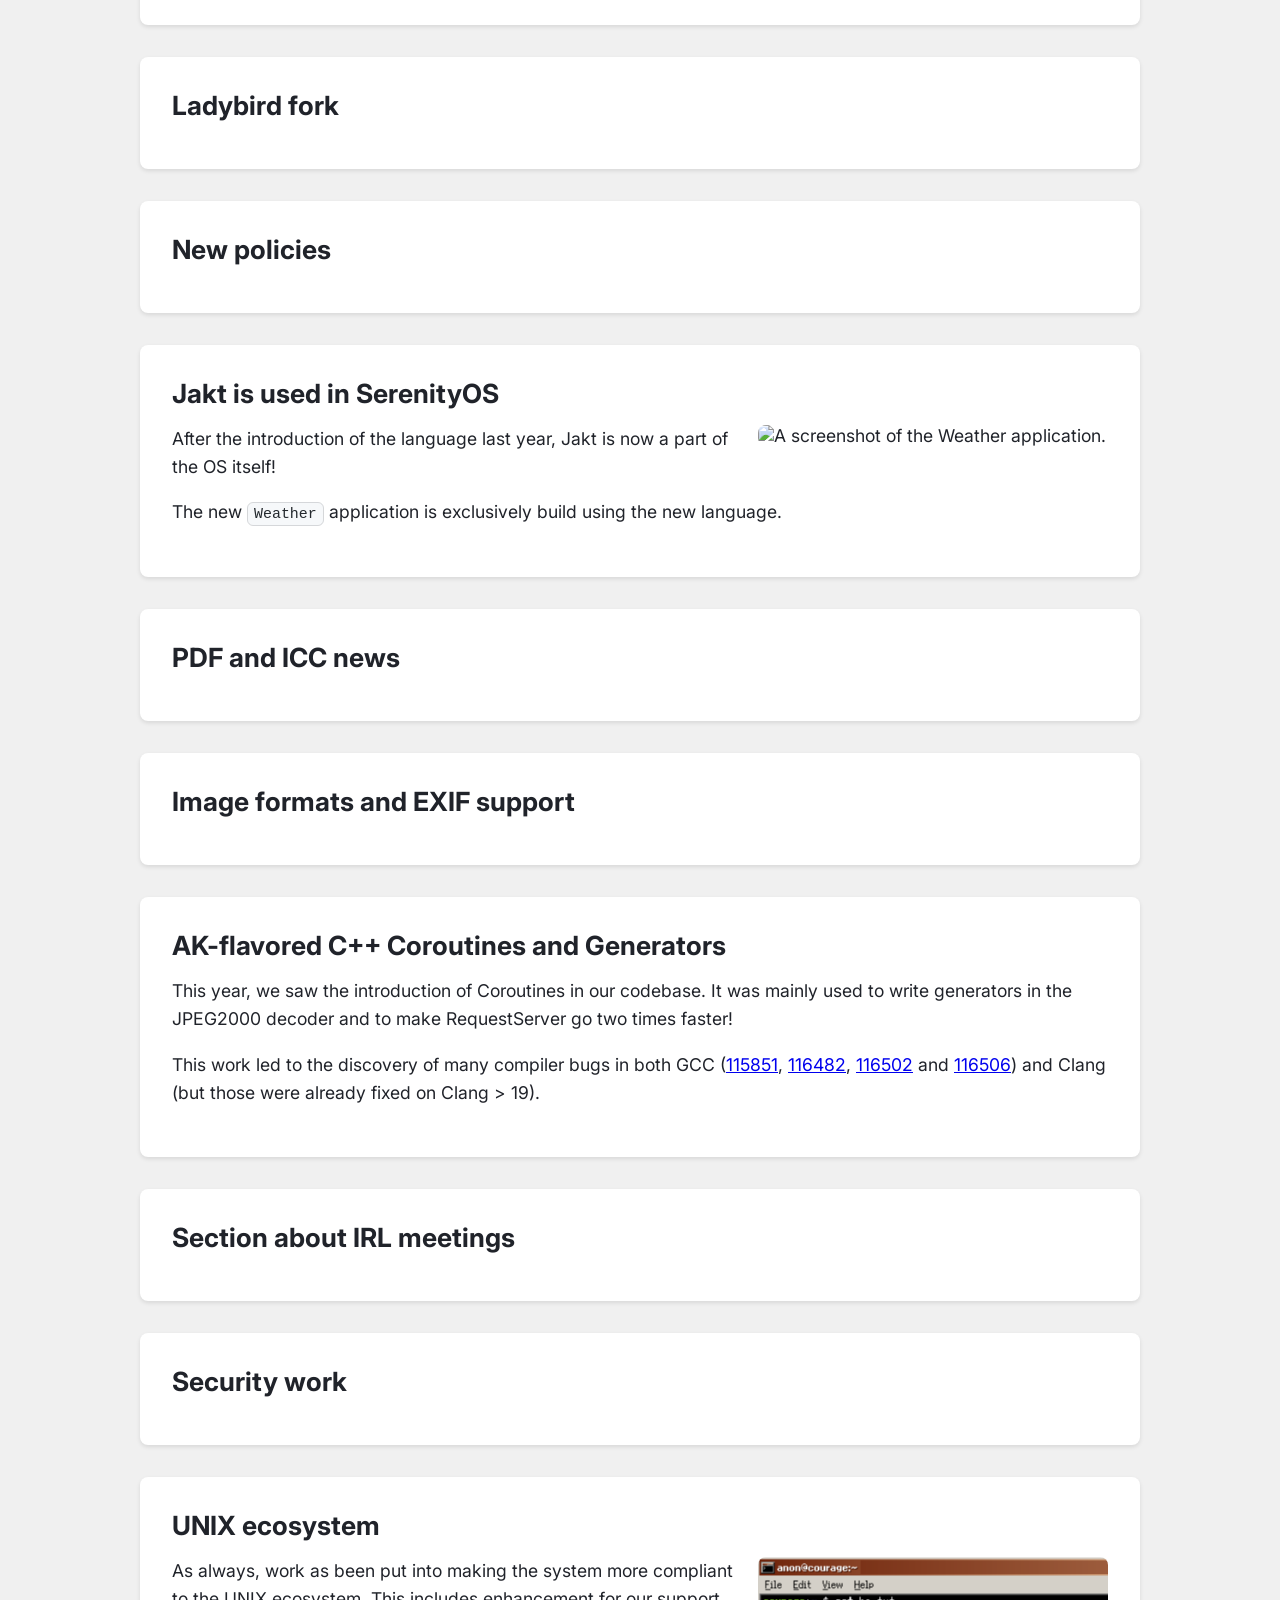
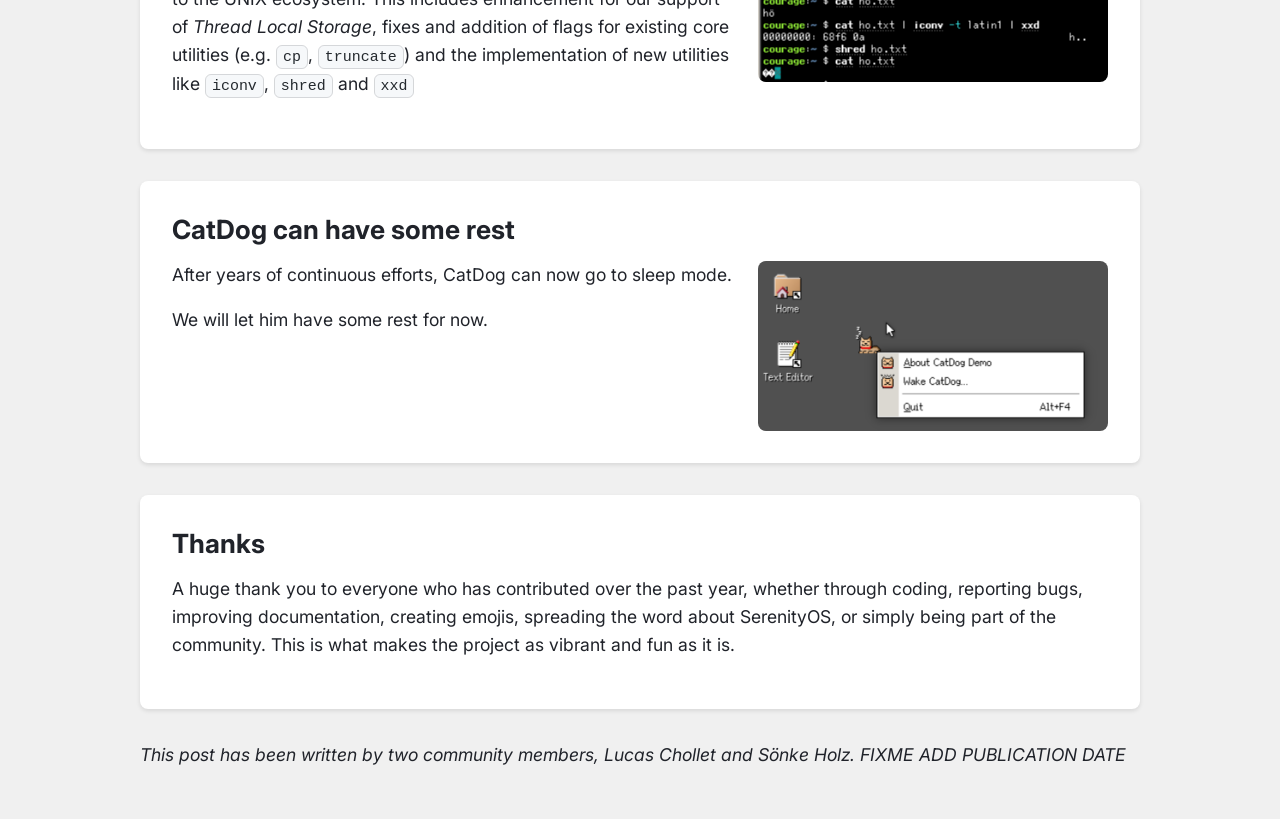
==== commit d1c28ff5: "Add a section about Coroutines" ====
--- a/happy/6th/index.html
+++ b/happy/6th/index.html
@@ -157,6 +157,15 @@
 </section>
 
 <section>
+    <h2>AK-flavored C++ Coroutines and Generators</h2>
+    <p>This year, we saw the introduction of Coroutines in our codebase. It was mainly used to write generators in the JPEG2000 decoder and to make RequestServer go two times faster!</p>
+    <p>This work led to the discovery of many compiler bugs in both GCC (<a href="https://gcc.gnu.org/bugzilla/show_bug.cgi?id=116506">115851</a>,
+        <a href="https://gcc.gnu.org/bugzilla/show_bug.cgi?id=116482">116482</a>,
+        <a href="https://gcc.gnu.org/bugzilla/show_bug.cgi?id=116502">116502</a> and
+        <a href="https://gcc.gnu.org/bugzilla/show_bug.cgi?id=116506">116506</a>) and Clang (but those were already fixed on Clang > 19).</p>
+</section>
+
+<section>
     <h2>Section about IRL meetings</h2>
 </section>
 
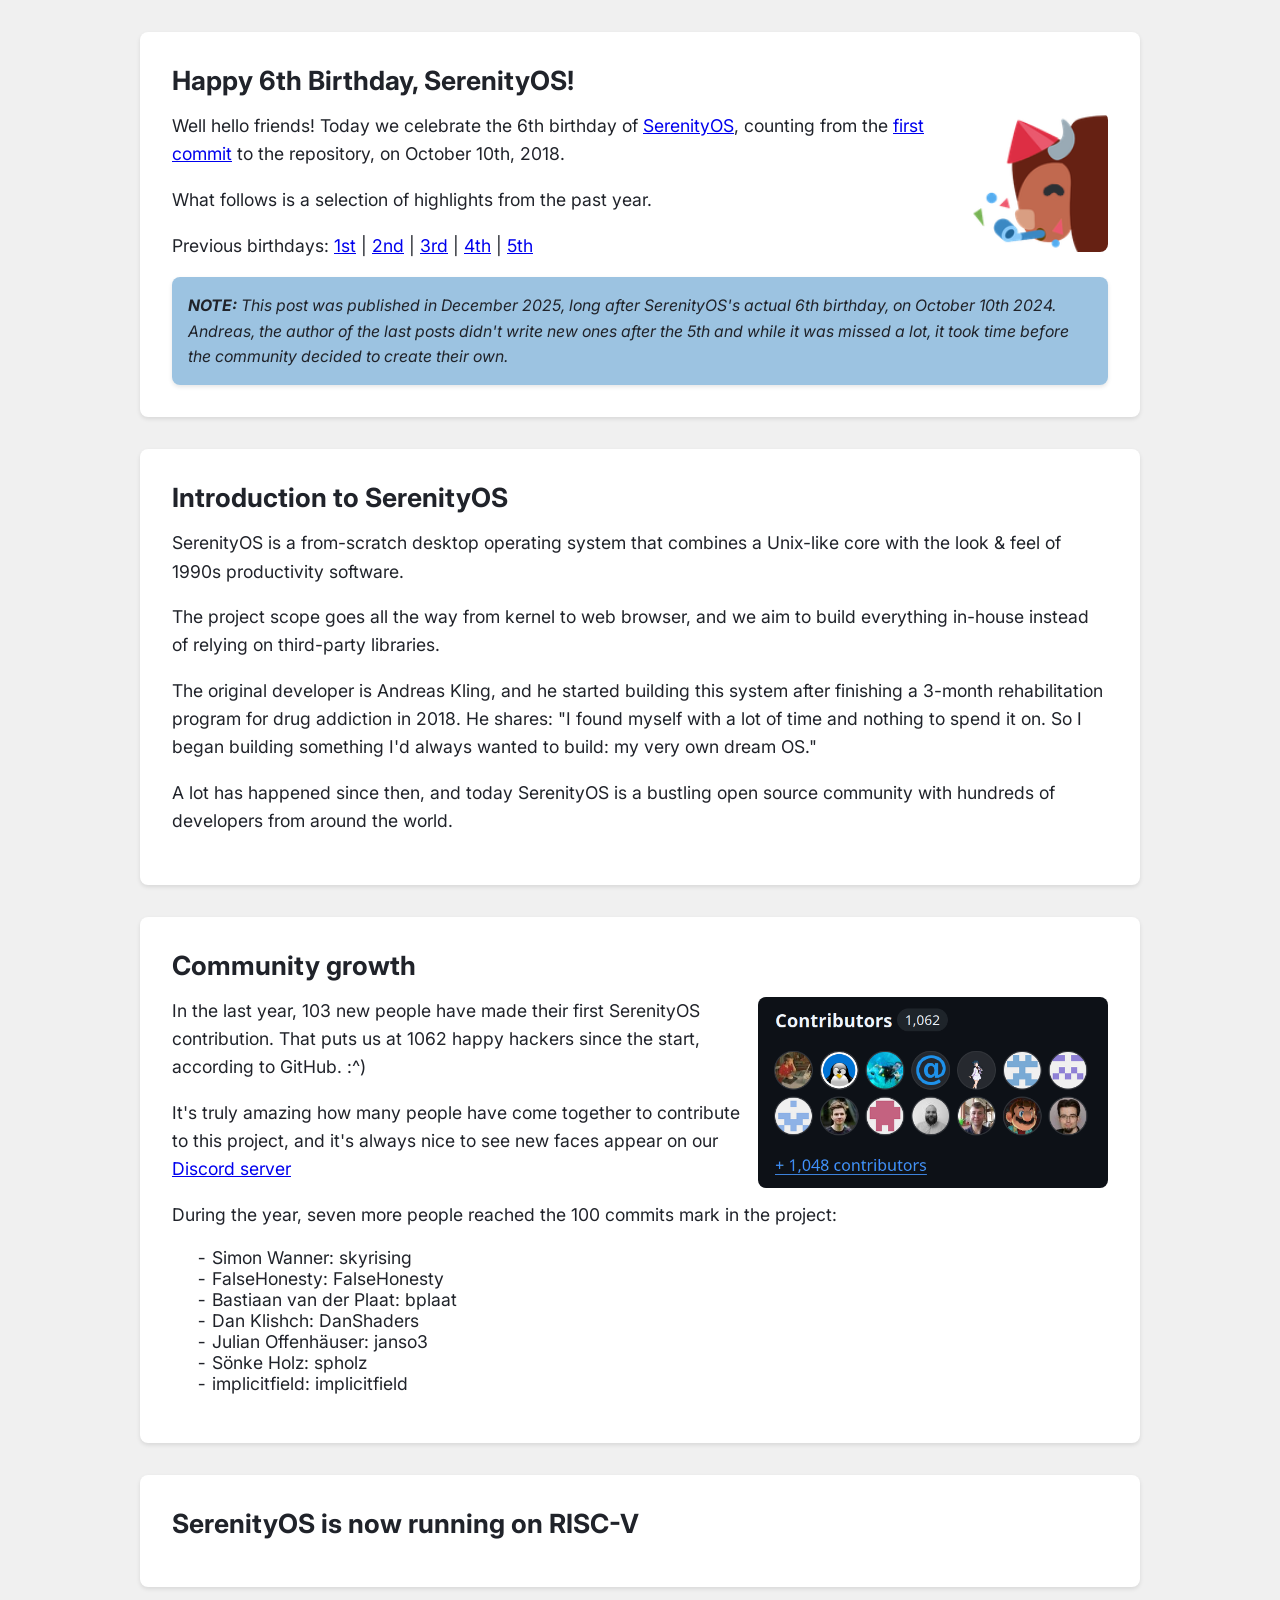
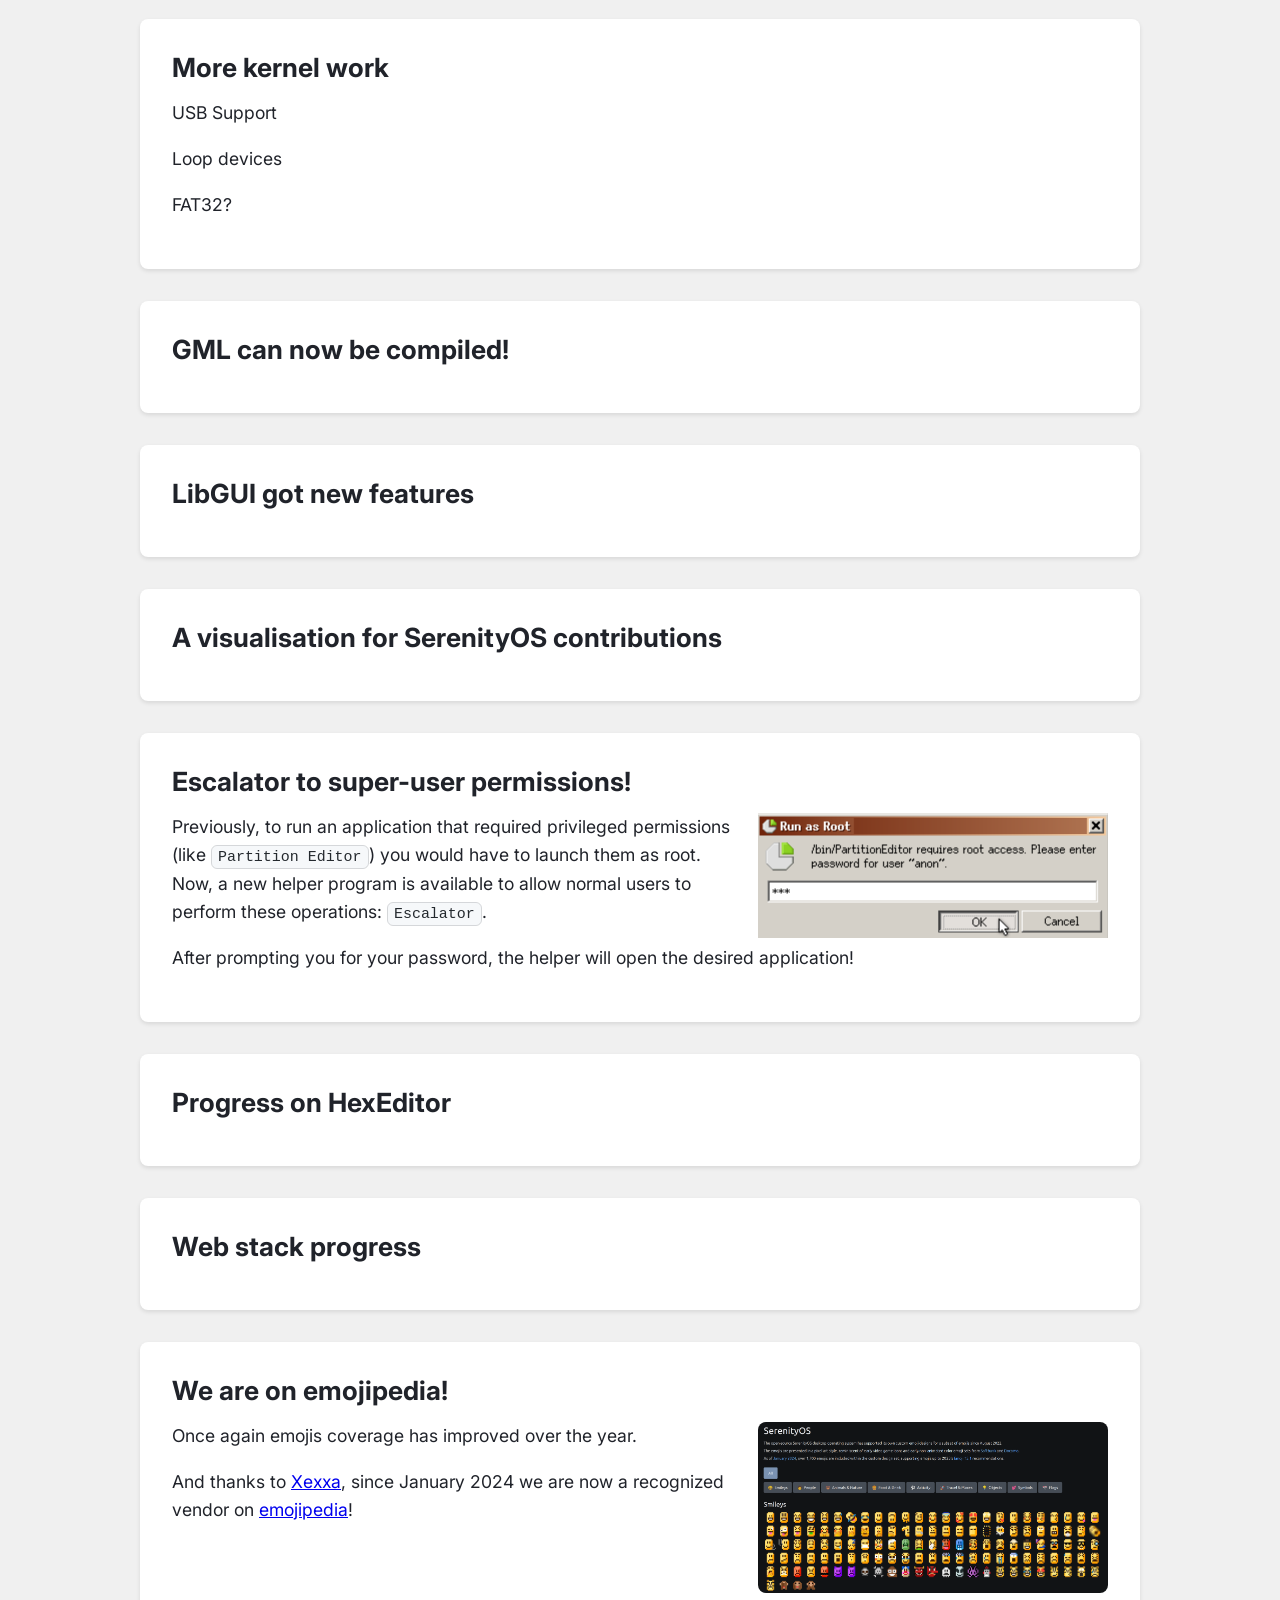
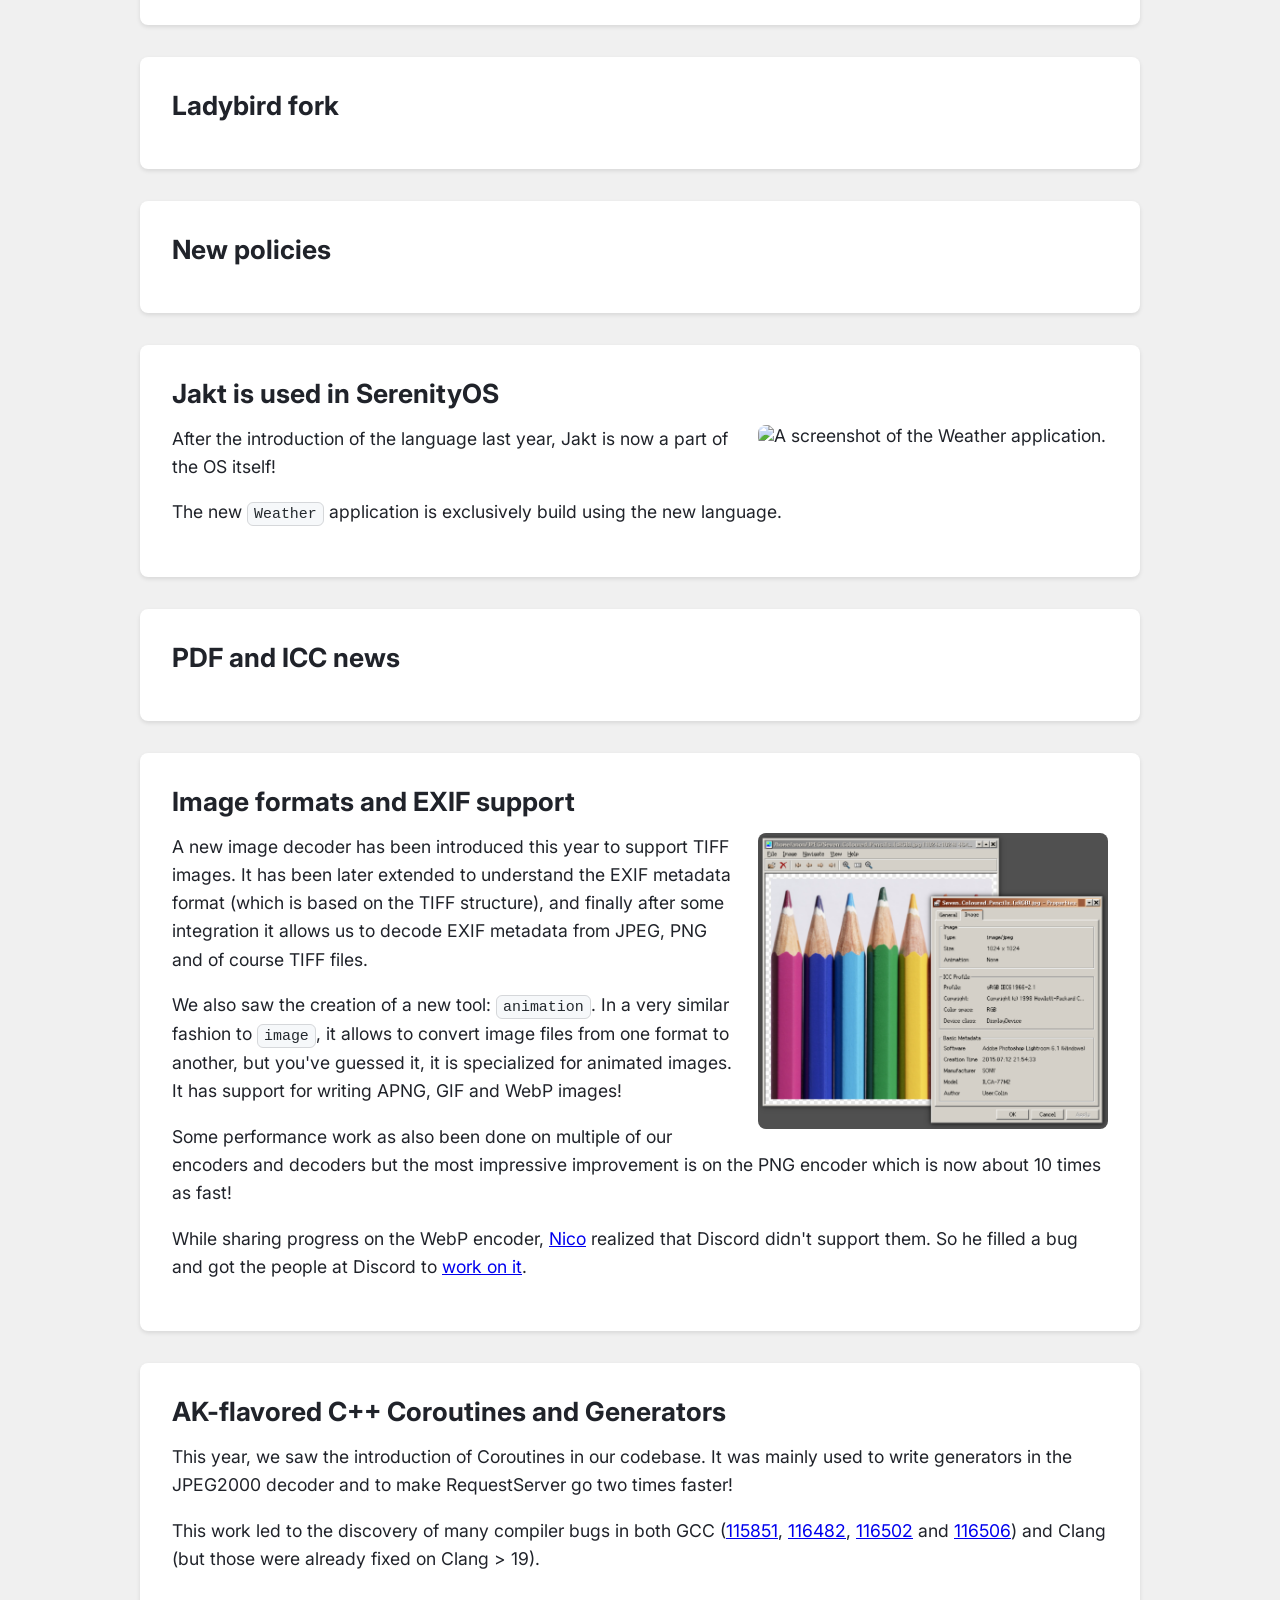
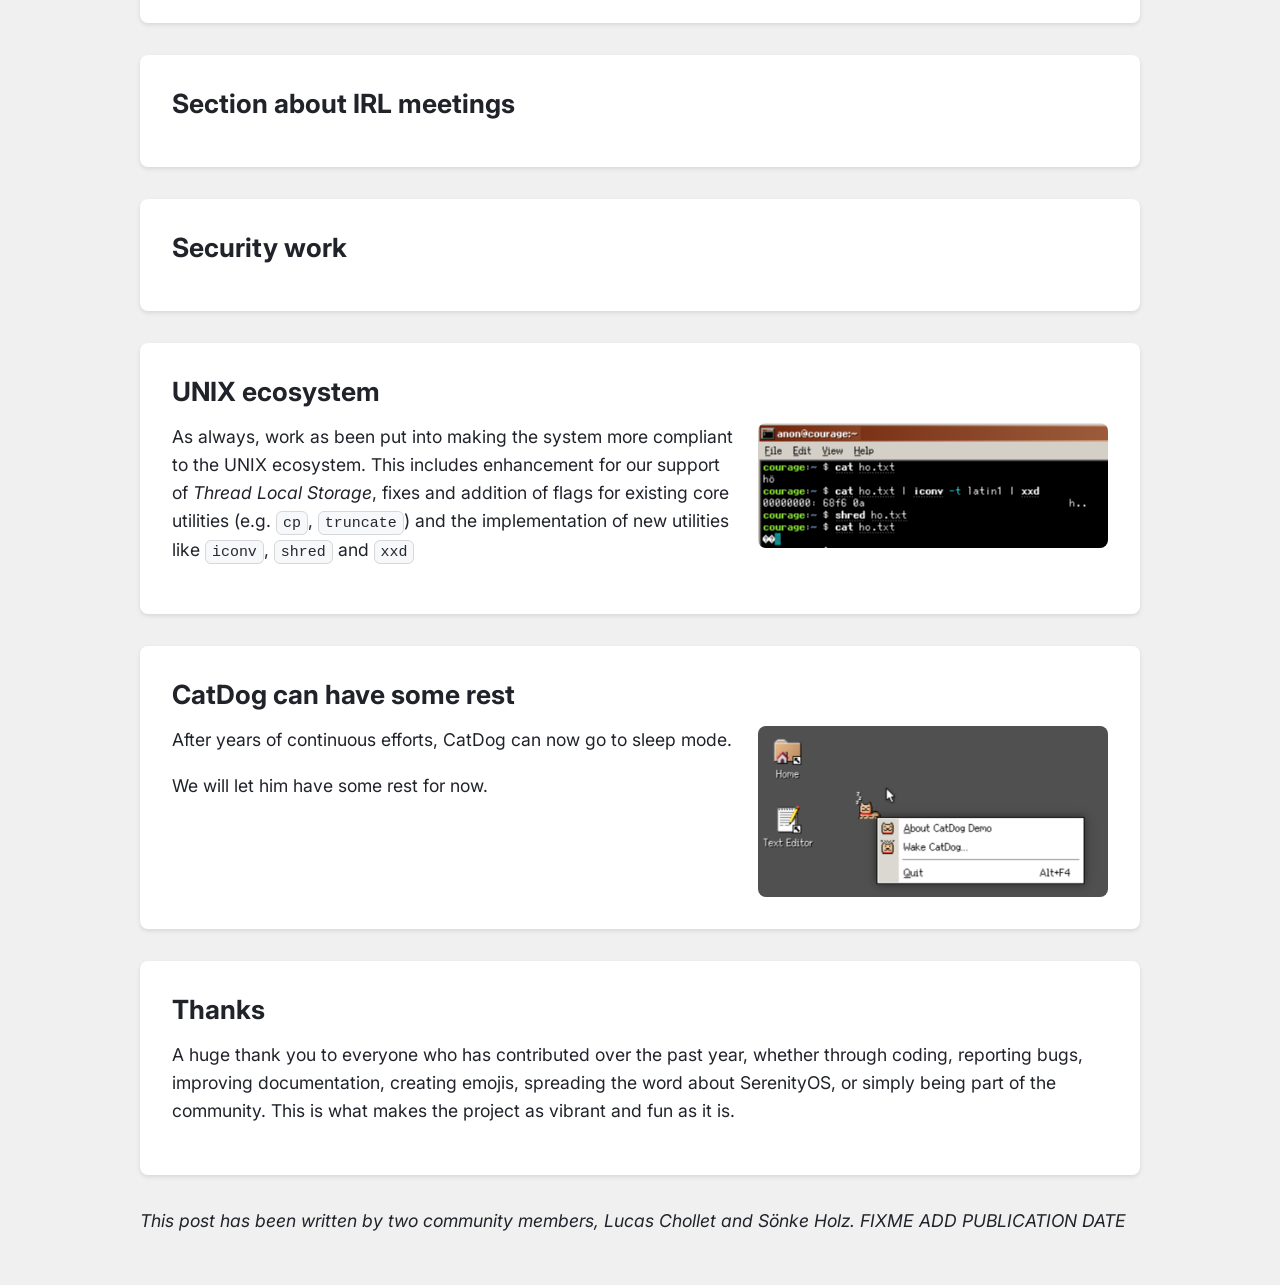
==== commit ab54256d: "Fill the section on Image support" ====
--- a/happy/6th/index.html
+++ b/happy/6th/index.html
@@ -154,6 +154,25 @@
 
 <section>
     <h2>Image formats and EXIF support</h2>
+    <img src="exif.png" alt="A picture of EXIF metadata shown from the properties window in FileManager.">
+    <p>A new image decoder has been introduced this year to support TIFF images.
+        It has been later extended to understand the EXIF metadata format (which is based on the TIFF structure),
+        and finally after some integration it allows us to decode EXIF metadata from JPEG, PNG and of course TIFF files.
+    </p>
+    <p>
+        We also saw the creation of a new tool: <code>animation</code>. In a very similar fashion to <code>image</code>,
+        it allows to convert image files from one format to another, but you've guessed it, it is specialized for animated images.
+        It has support for writing APNG, GIF and WebP images!
+    </p>
+    <p>
+        Some performance work as also been done on multiple of our encoders and decoders but the most impressive improvement is on the PNG encoder
+        which is now about 10 times as fast!
+    </p>
+
+    <p>
+        While sharing progress on the WebP encoder, <a href="https://github.com/nico">Nico</a> realized that Discord didn't support them.
+        So he filled a bug and got the people at Discord to <a href="https://github.com/discord/lilliput/issues/159">work on it</a>.
+    </p>
 </section>
 
 <section>
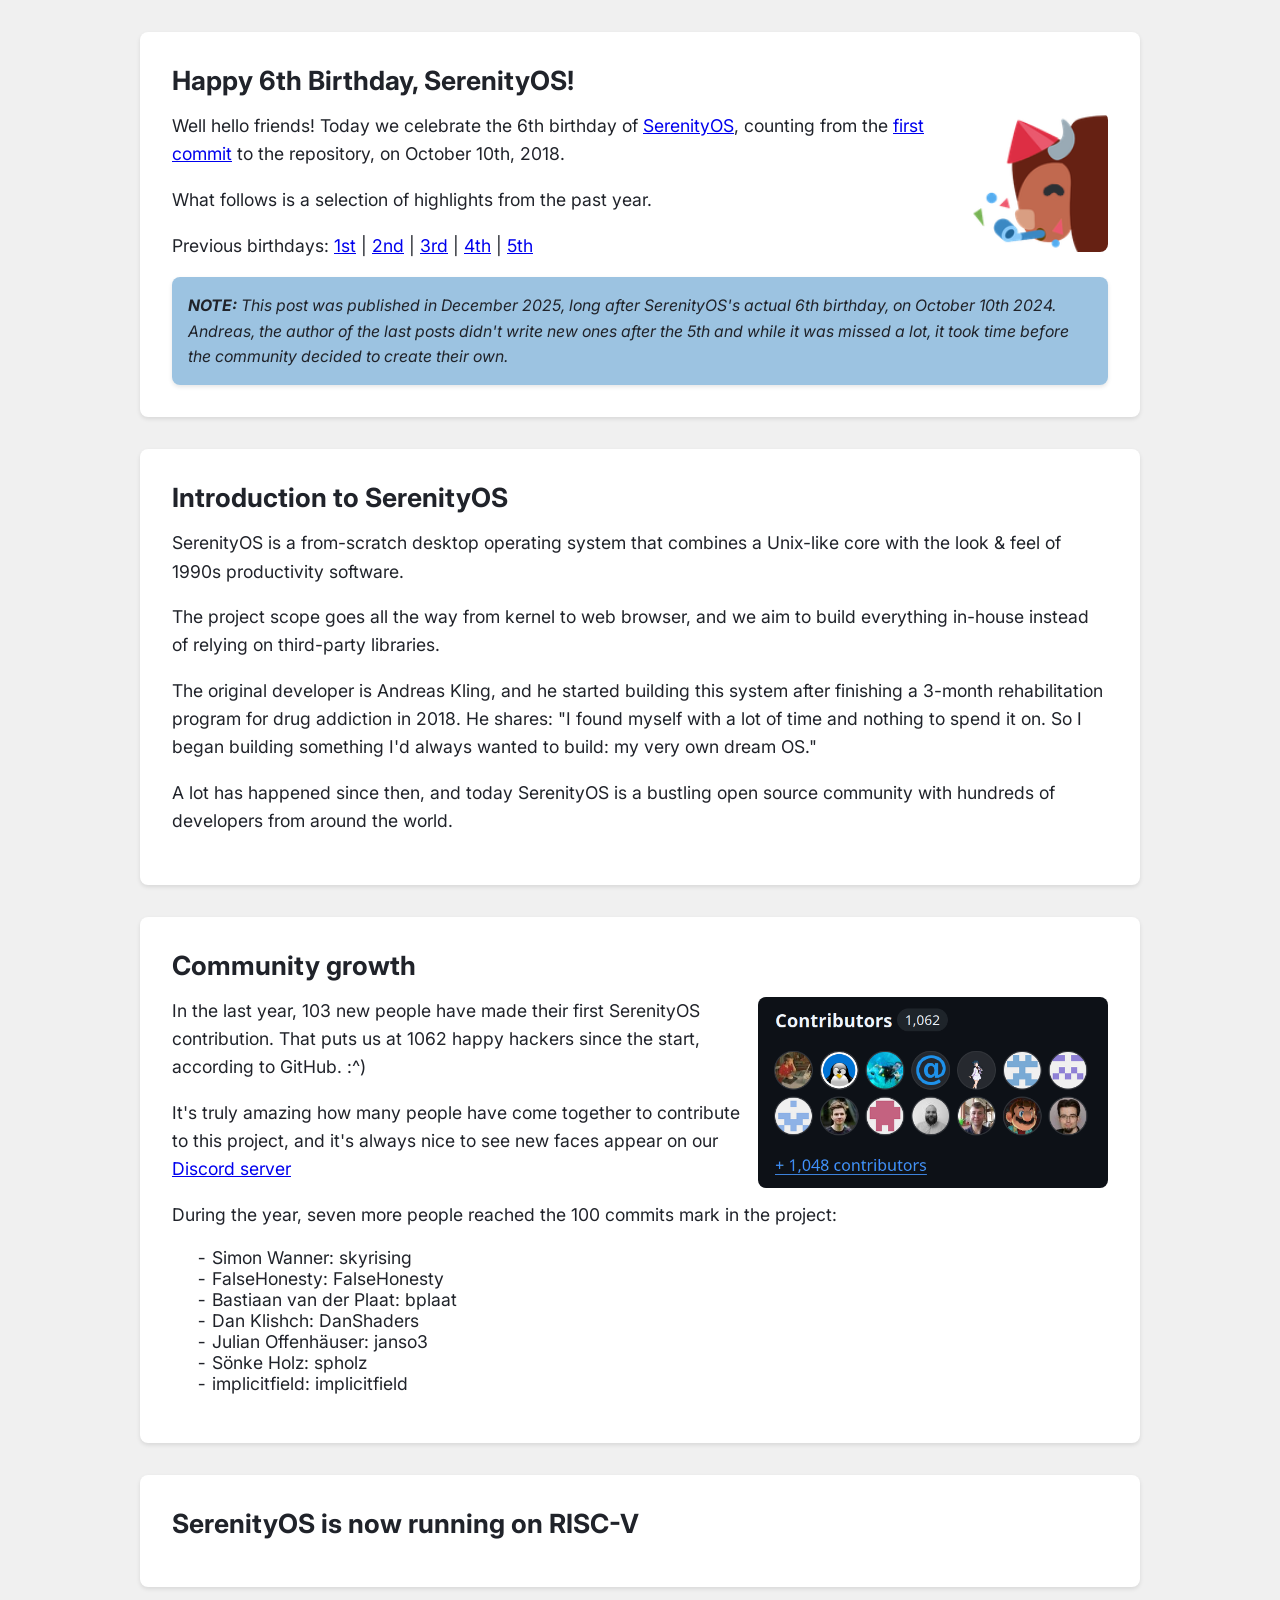
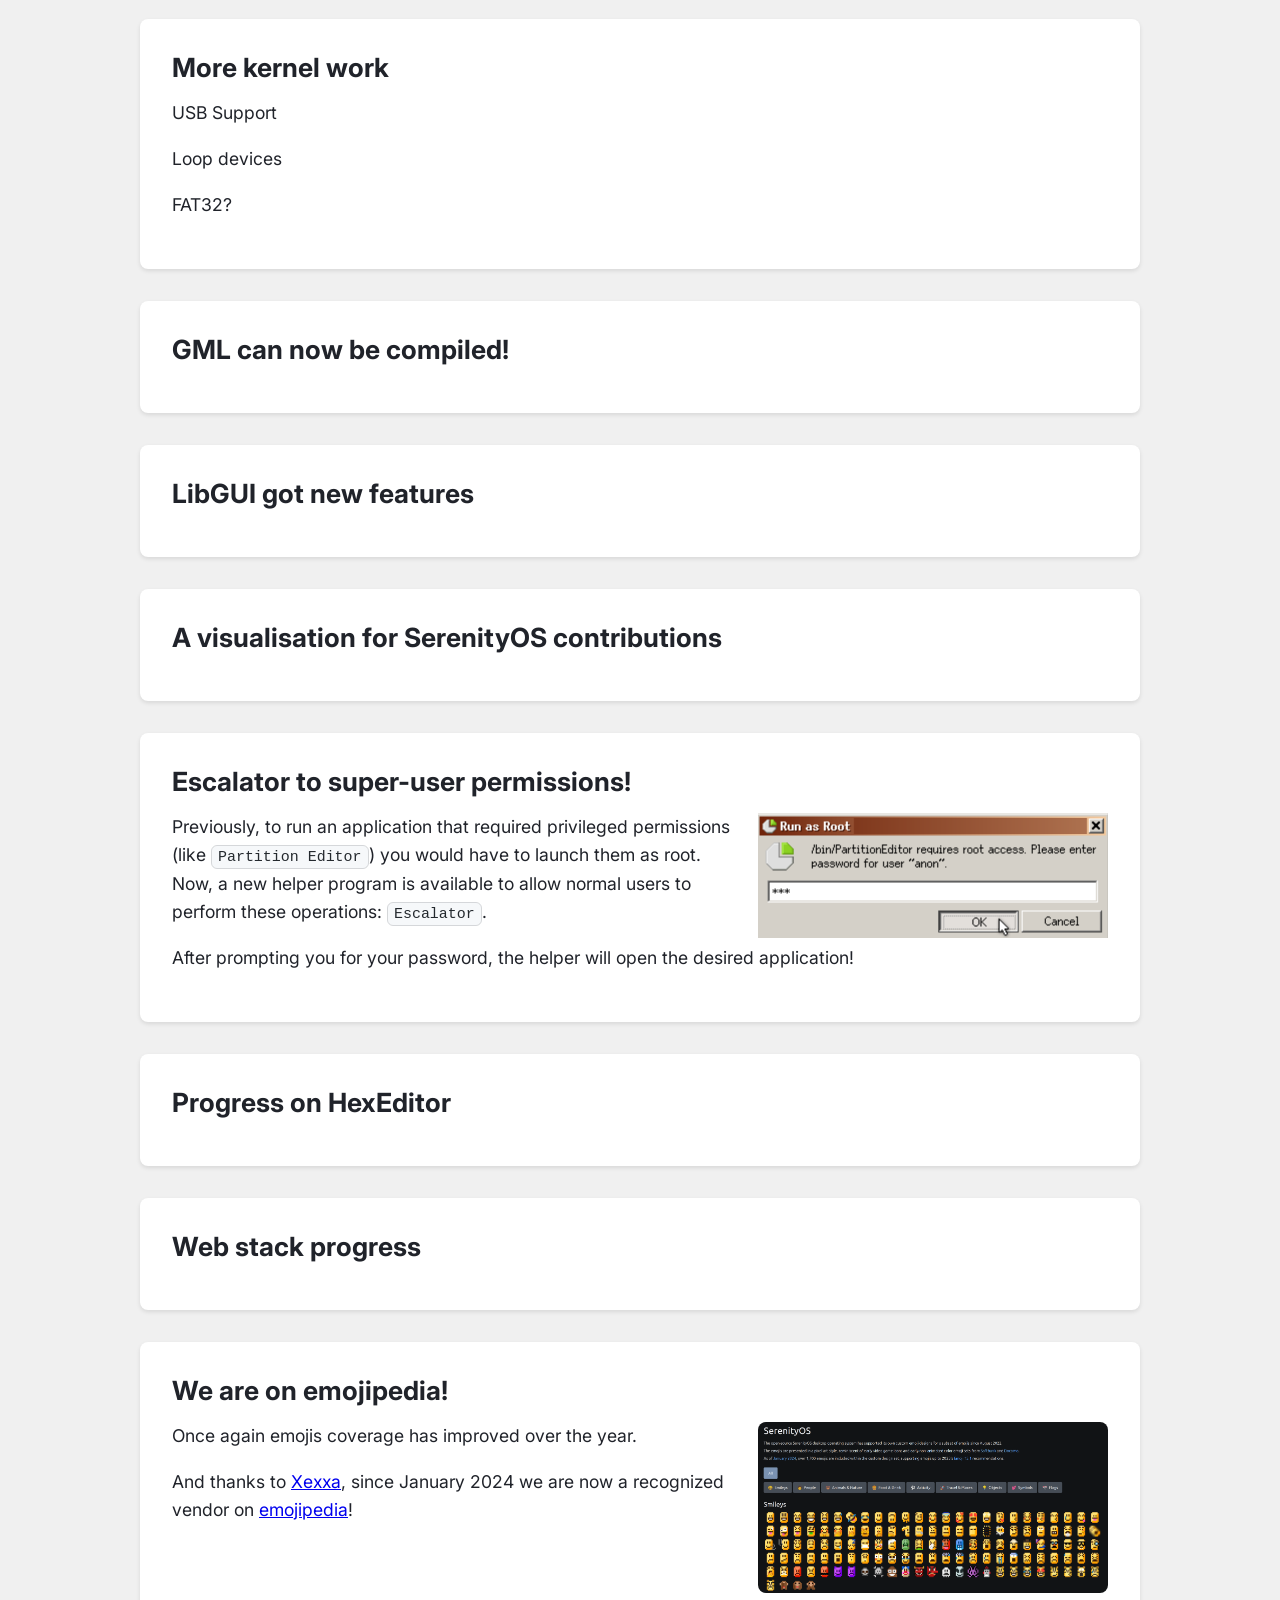
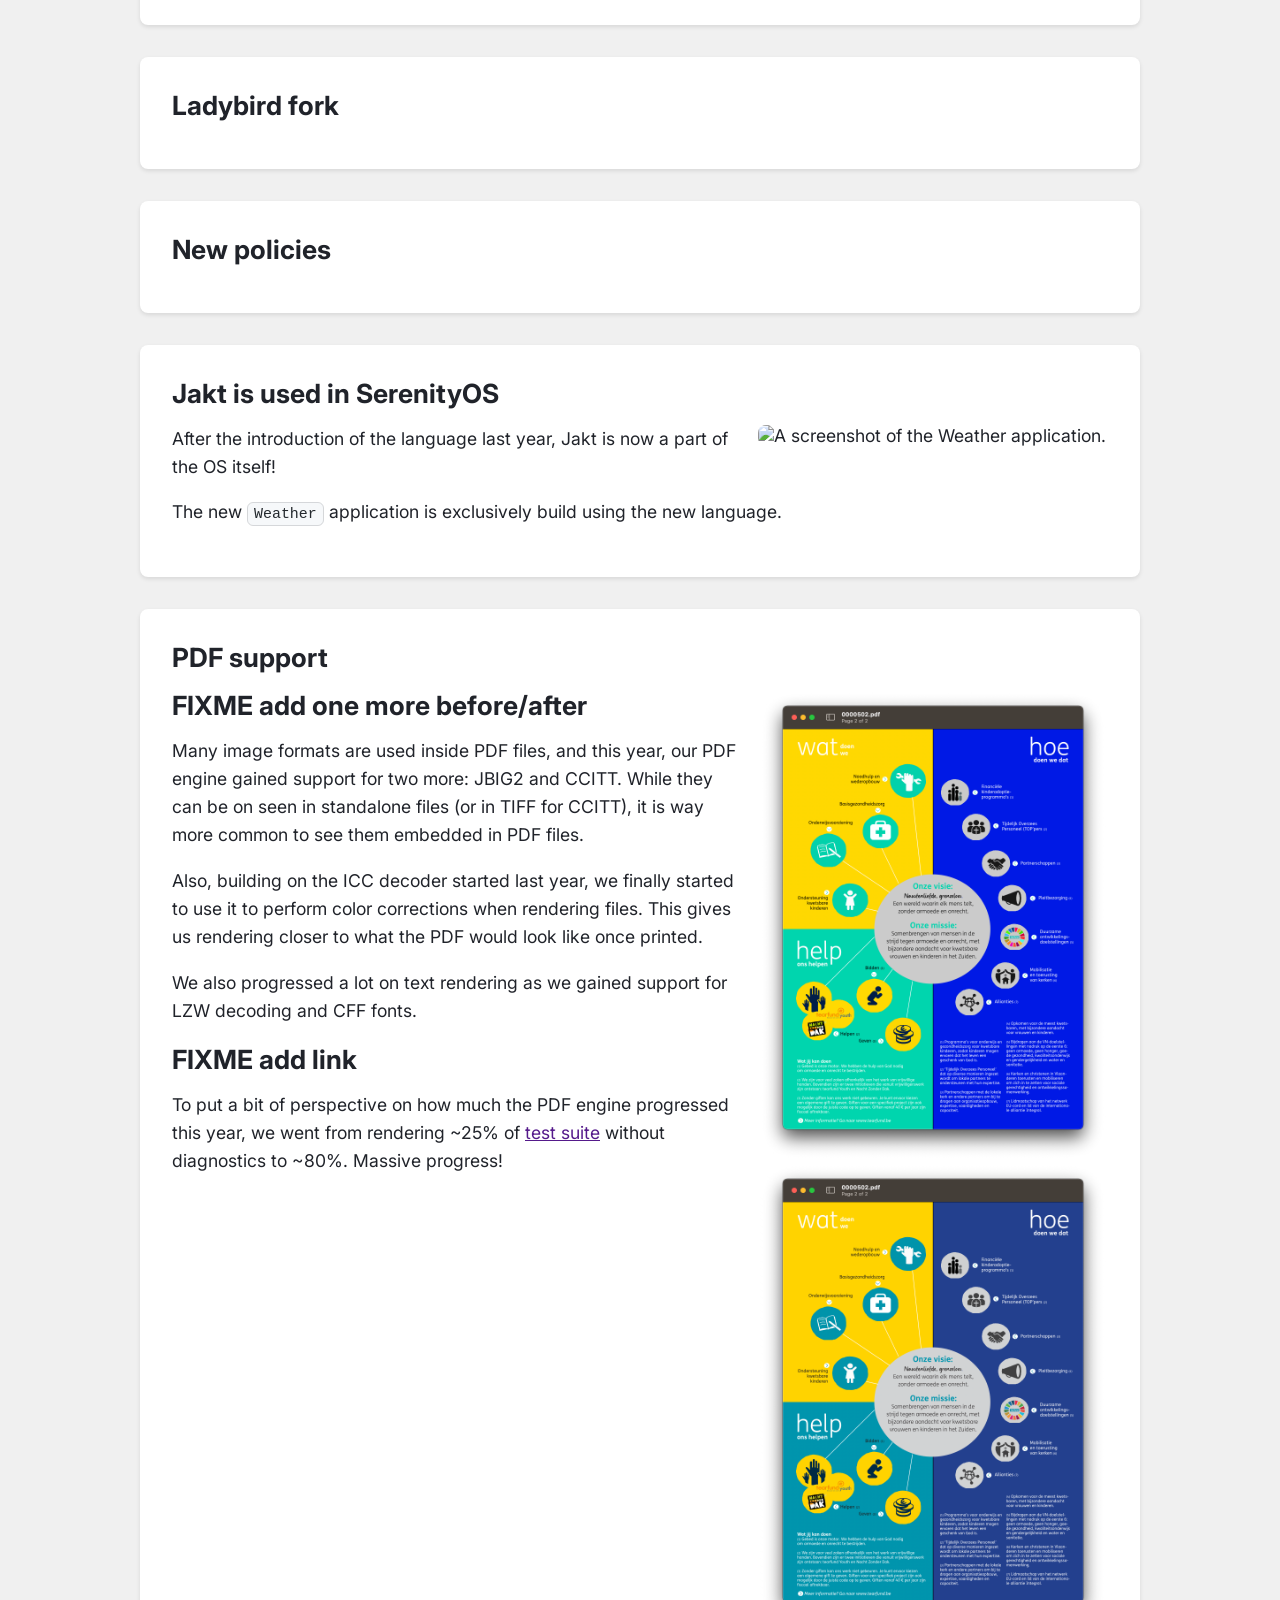
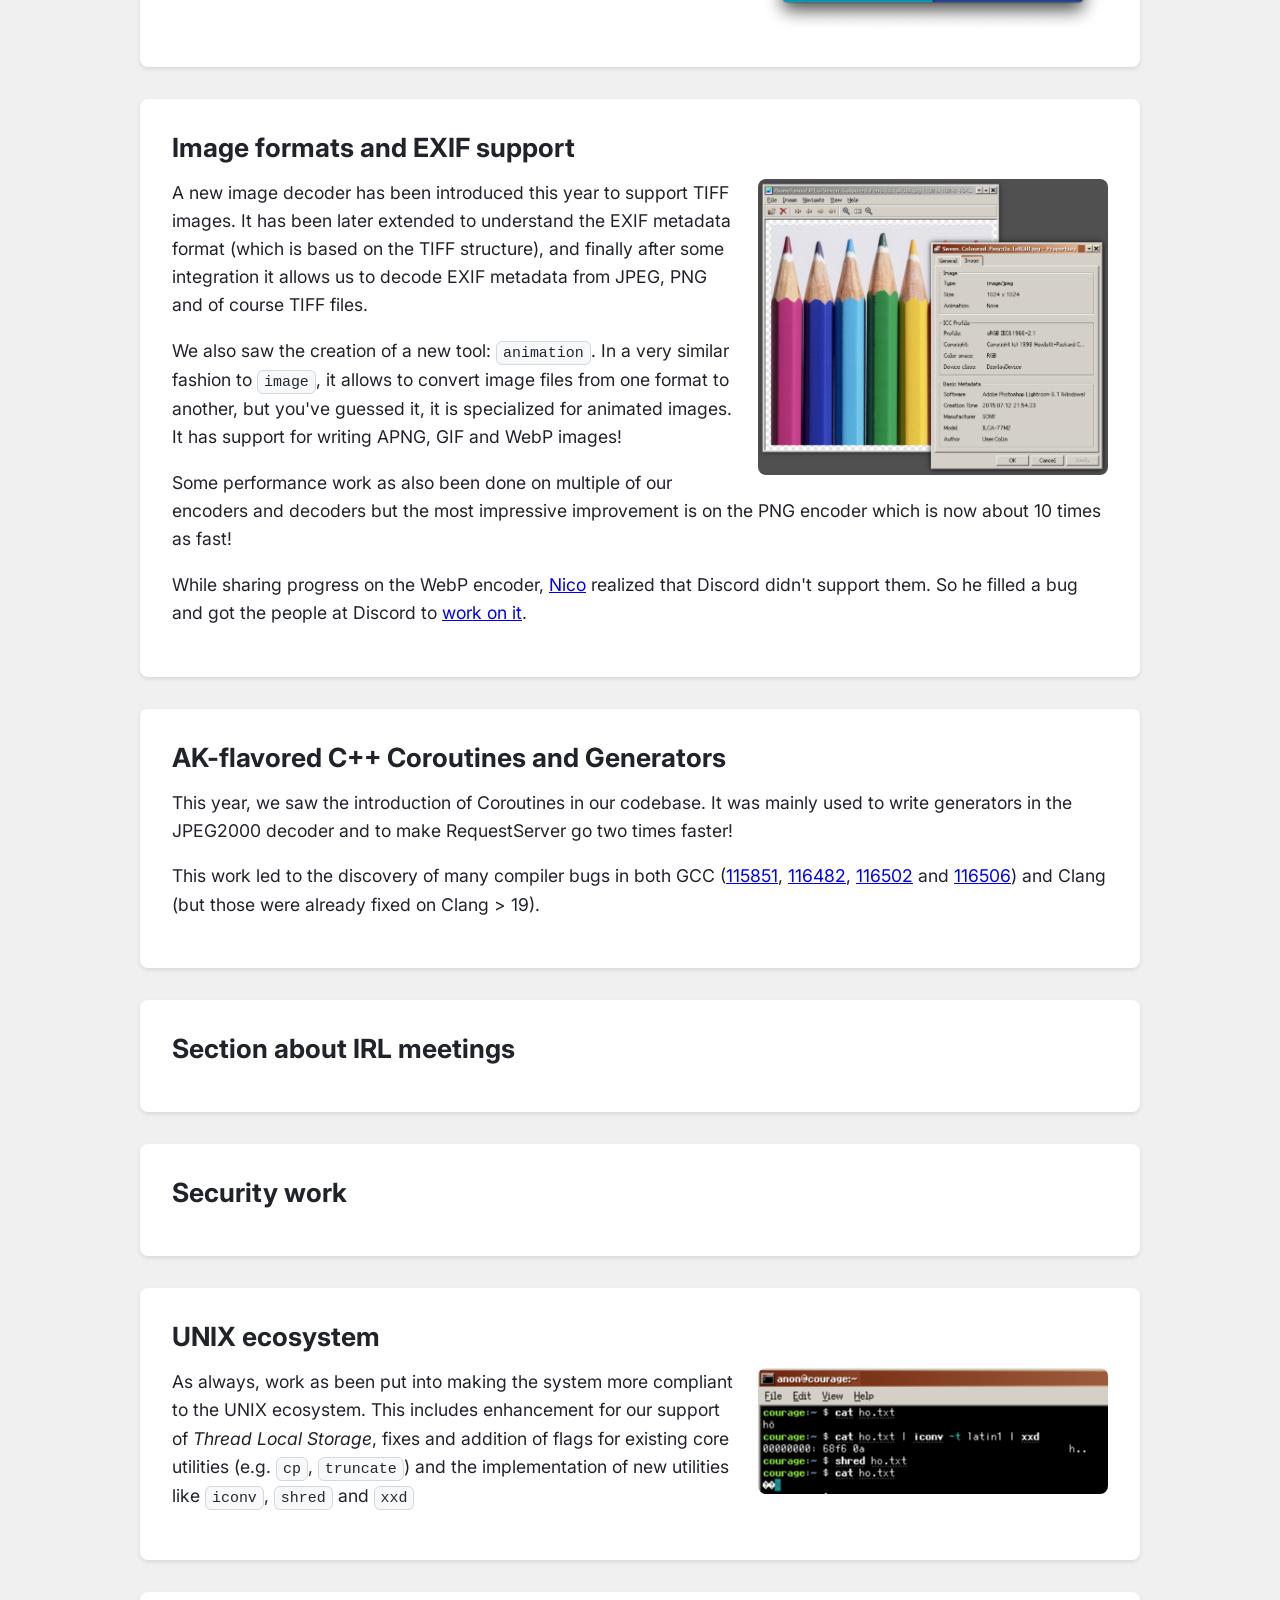
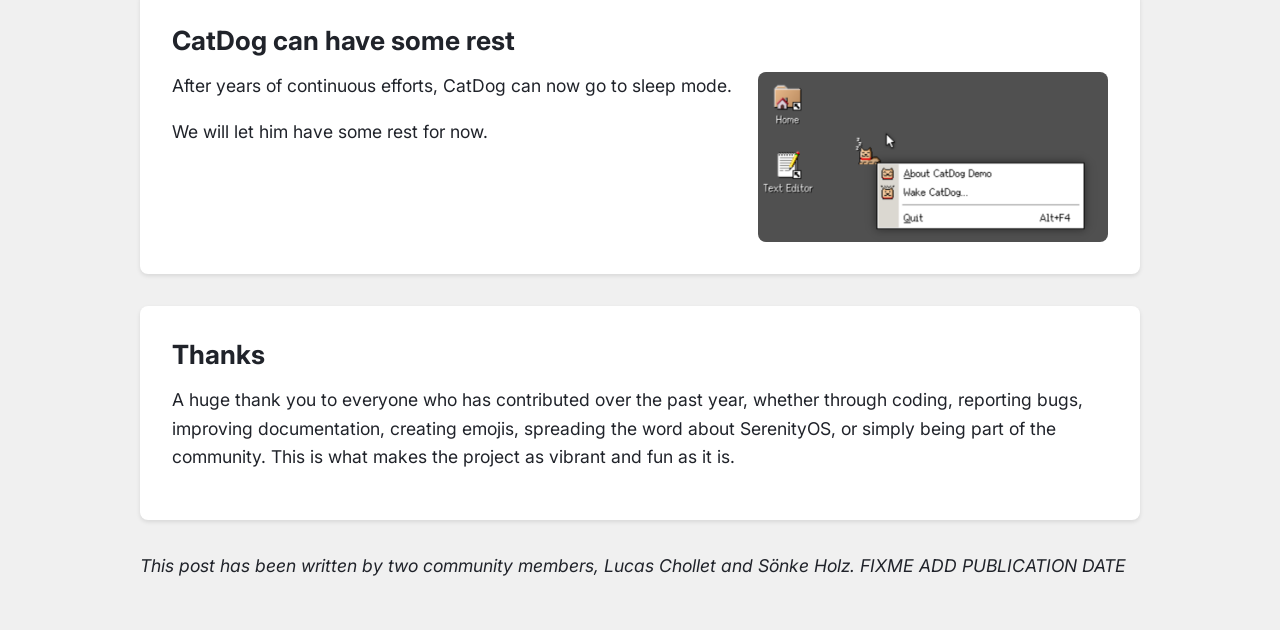
==== commit 630bdada: "Fill the section on PDF support" ====
--- a/happy/6th/index.html
+++ b/happy/6th/index.html
@@ -149,7 +149,24 @@
 </section>
 
 <section>
-    <h2>PDF and ICC news</h2>
+    <h2>PDF support</h2>
+    <img src="cmyk1.png" />
+    <img src="cmyk2.png" />
+    <h1>FIXME add one more before/after</h1>
+
+    <p>Many image formats are used inside PDF files, and this year, our PDF engine gained support for two more: JBIG2 and CCITT.
+    While they can be on seen in standalone files (or in TIFF for CCITT), it is way more common to see them embedded in PDF files.</p>
+
+    <p>Also, building on the ICC decoder started last year, we finally started to use it to perform color corrections when rendering files.
+        This gives us rendering closer to what the PDF would look like once printed.
+    </p>
+
+    <p>We also progressed a lot on text rendering as we gained support for LZW decoding and CFF fonts.
+    </p>
+
+    <h1>FIXME add link</h1>
+    <p>To put a bit of perspective on how much the PDF engine progressed this year, we went from rendering ~25% of <a href="">test suite</a> without diagnostics to ~80%. Massive progress!</p>
+
 </section>
 
 <section>
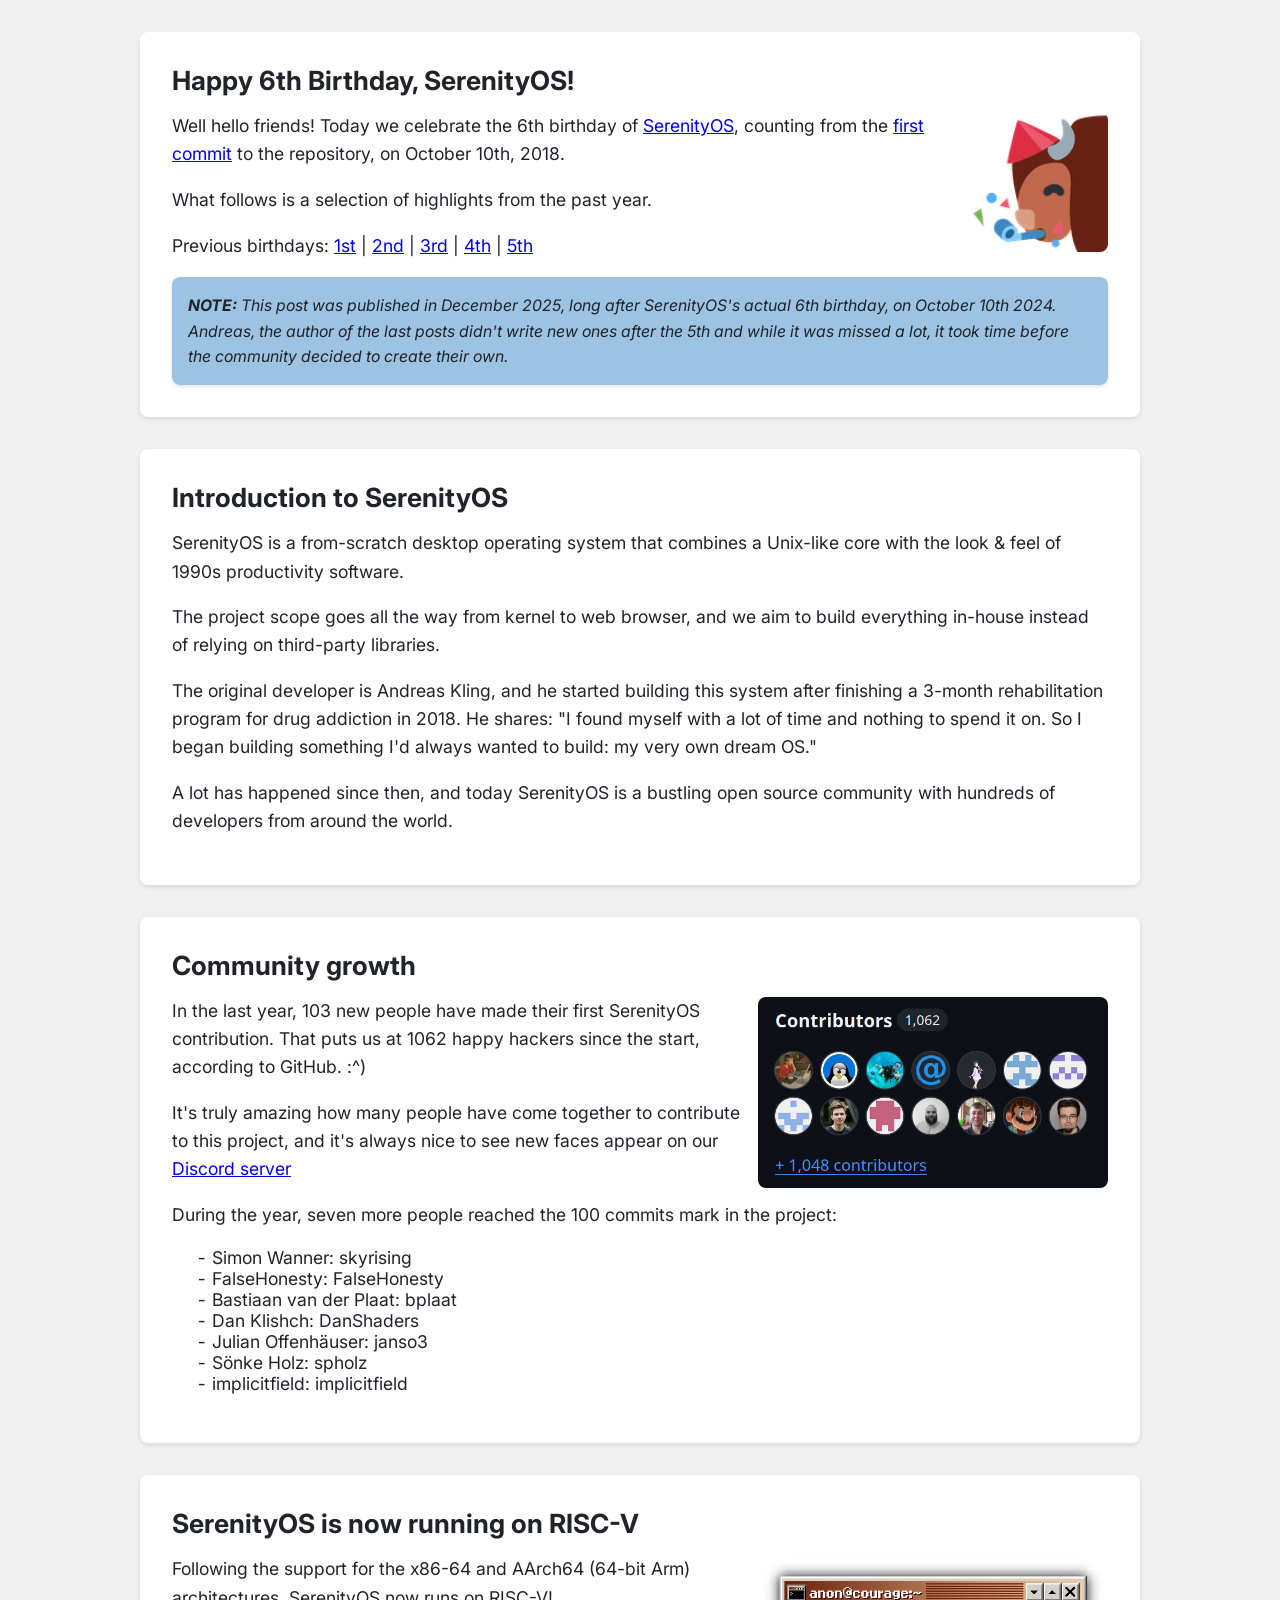
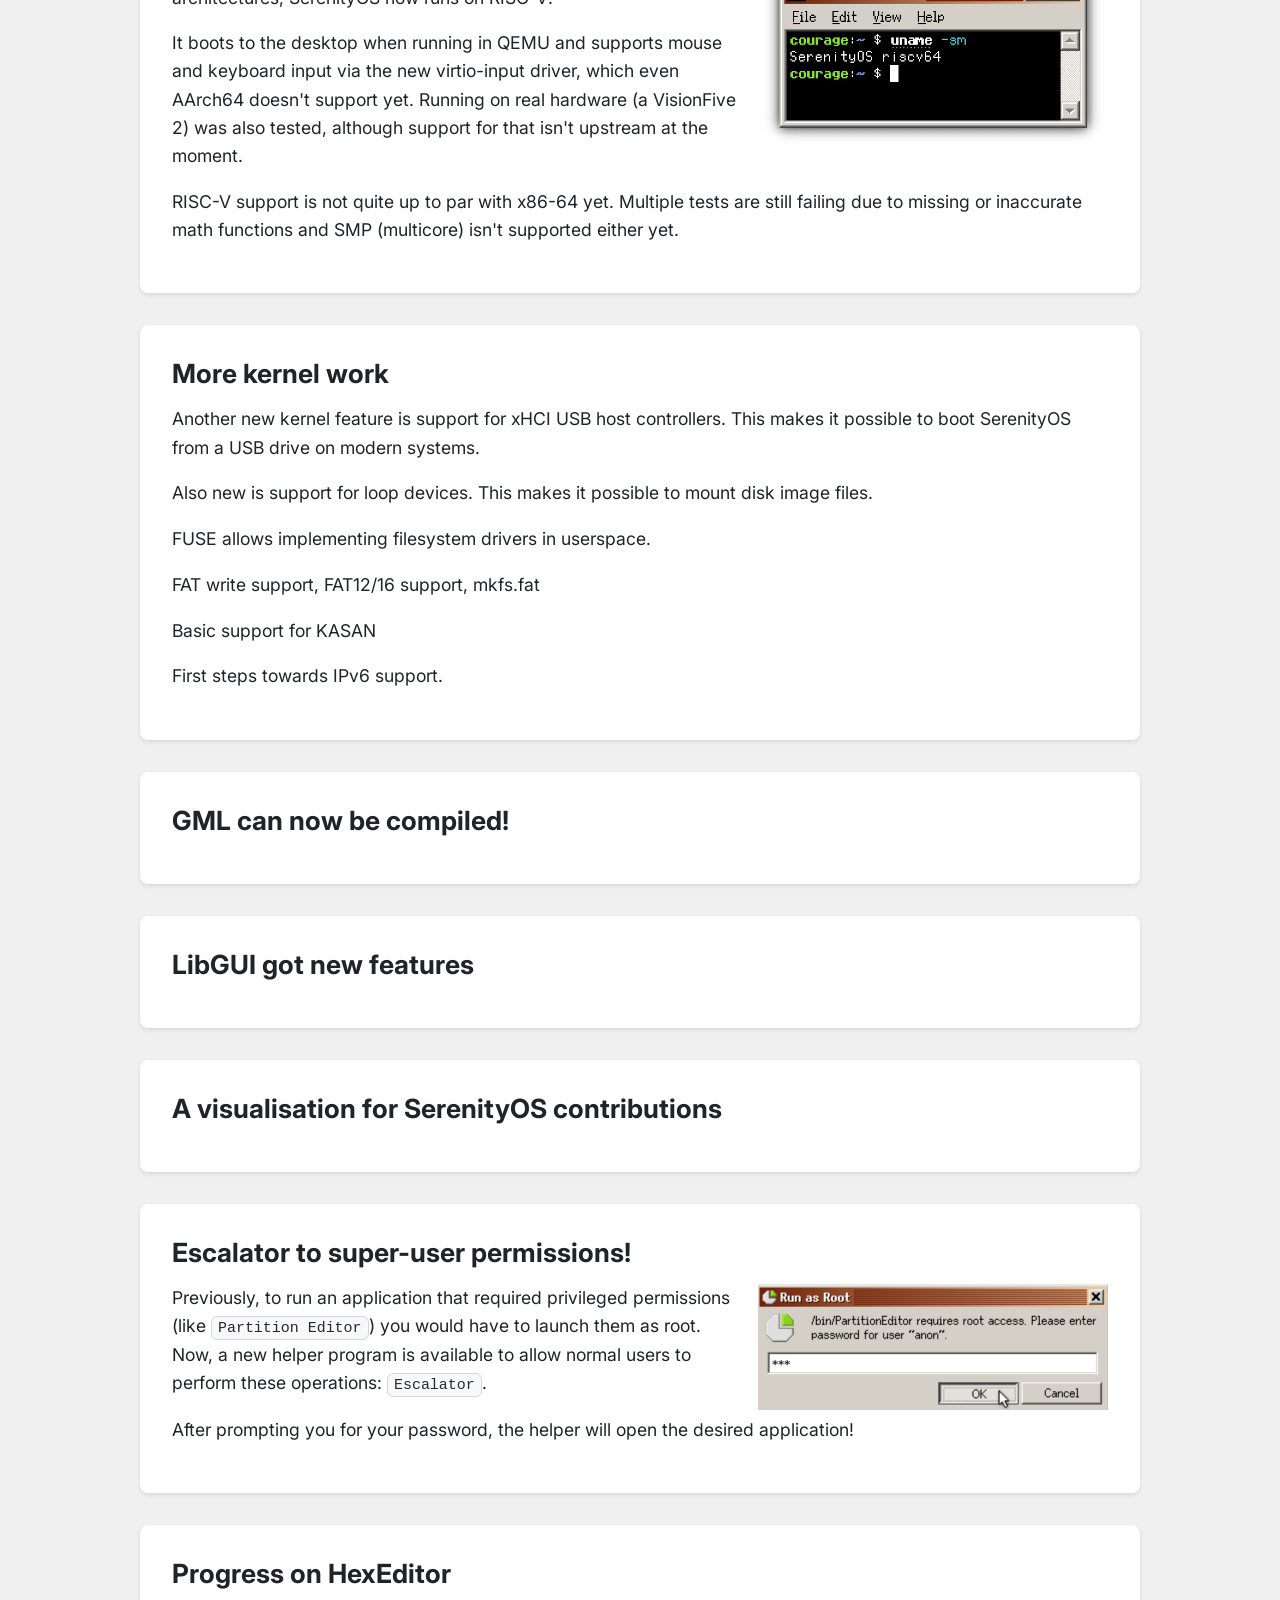
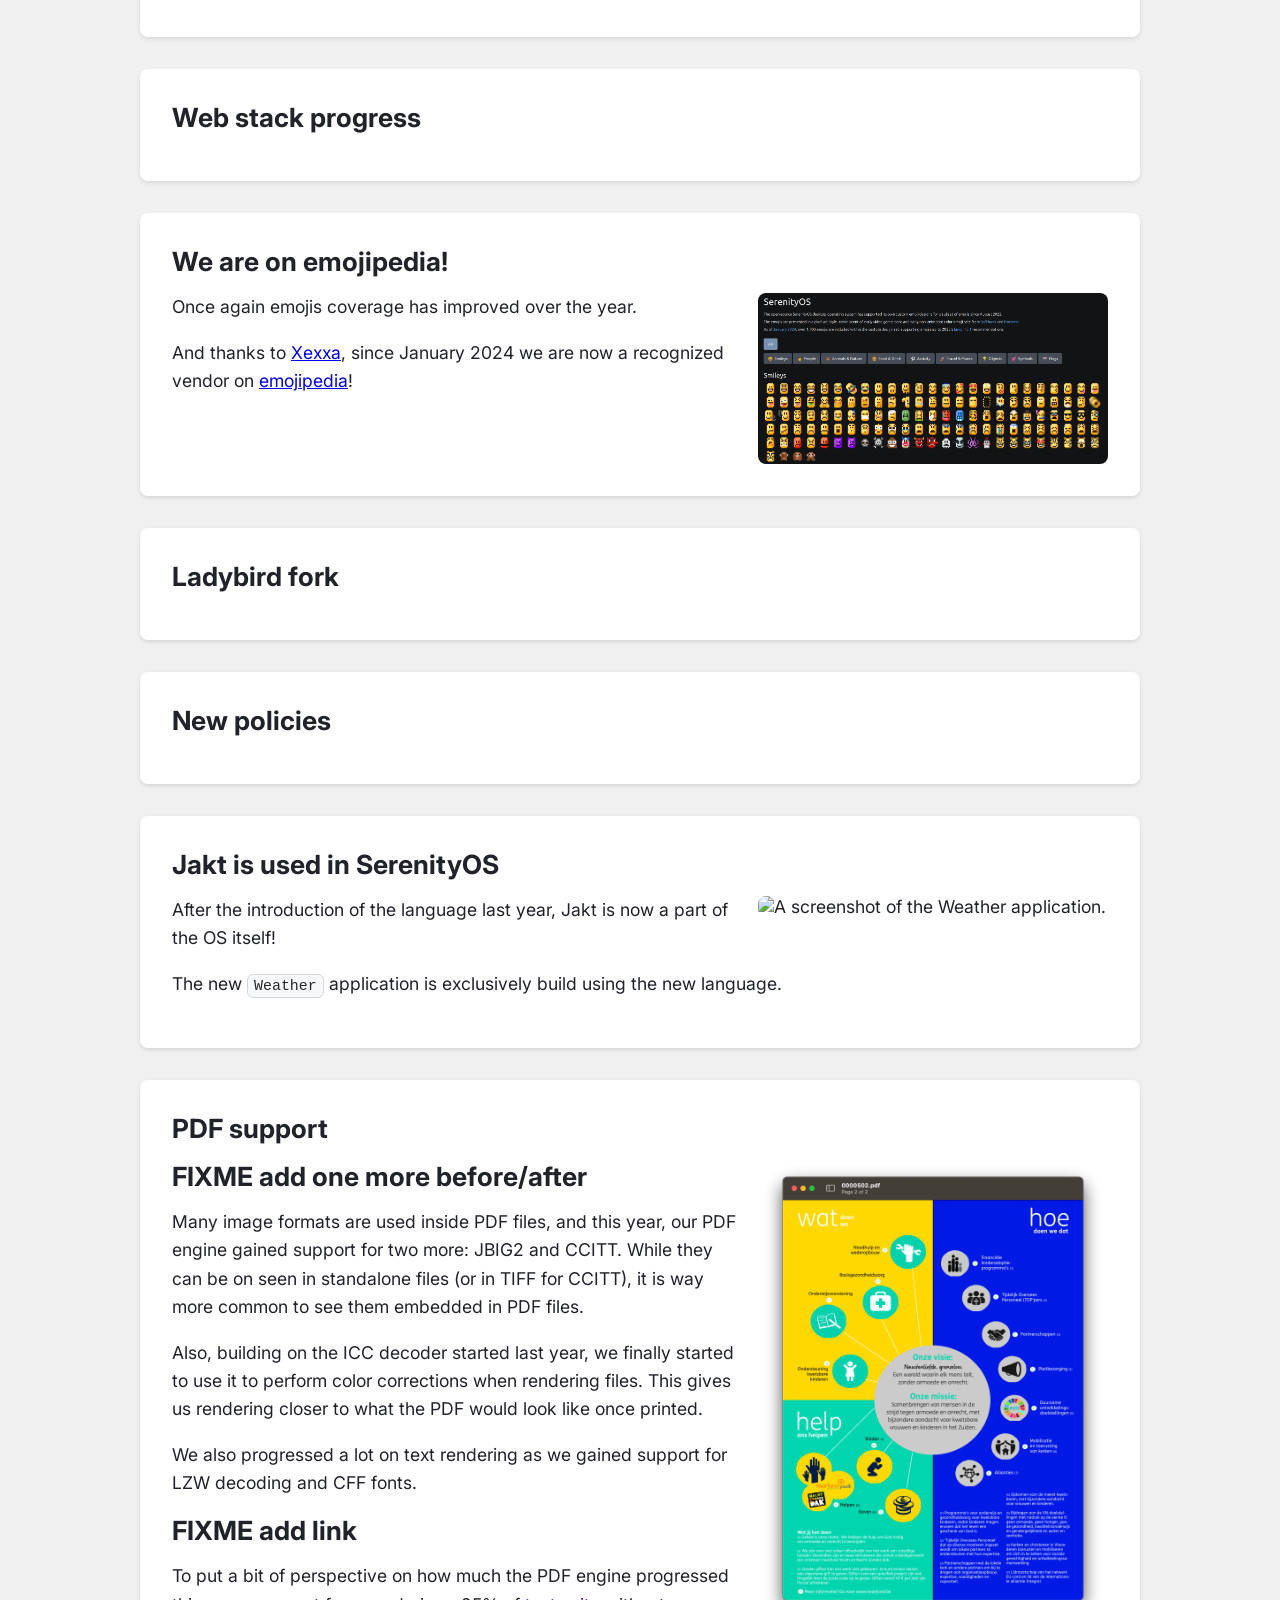
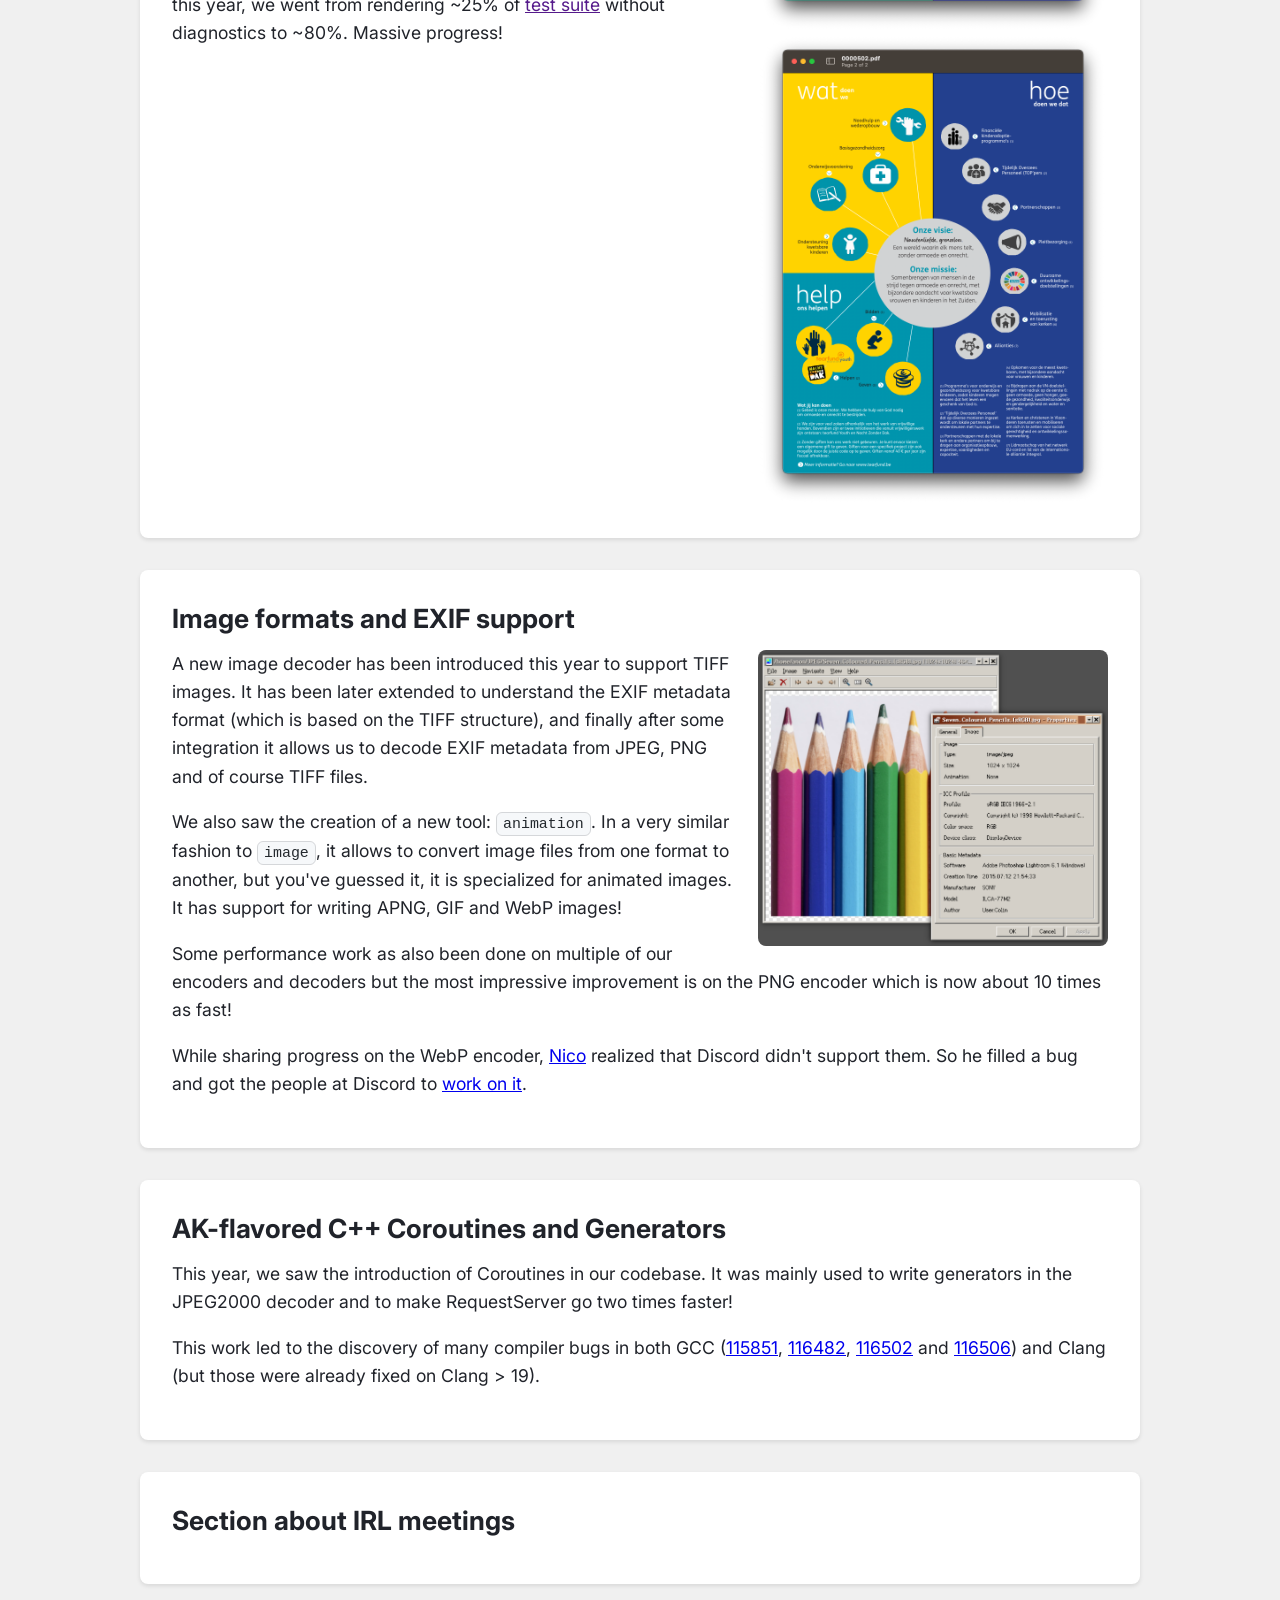
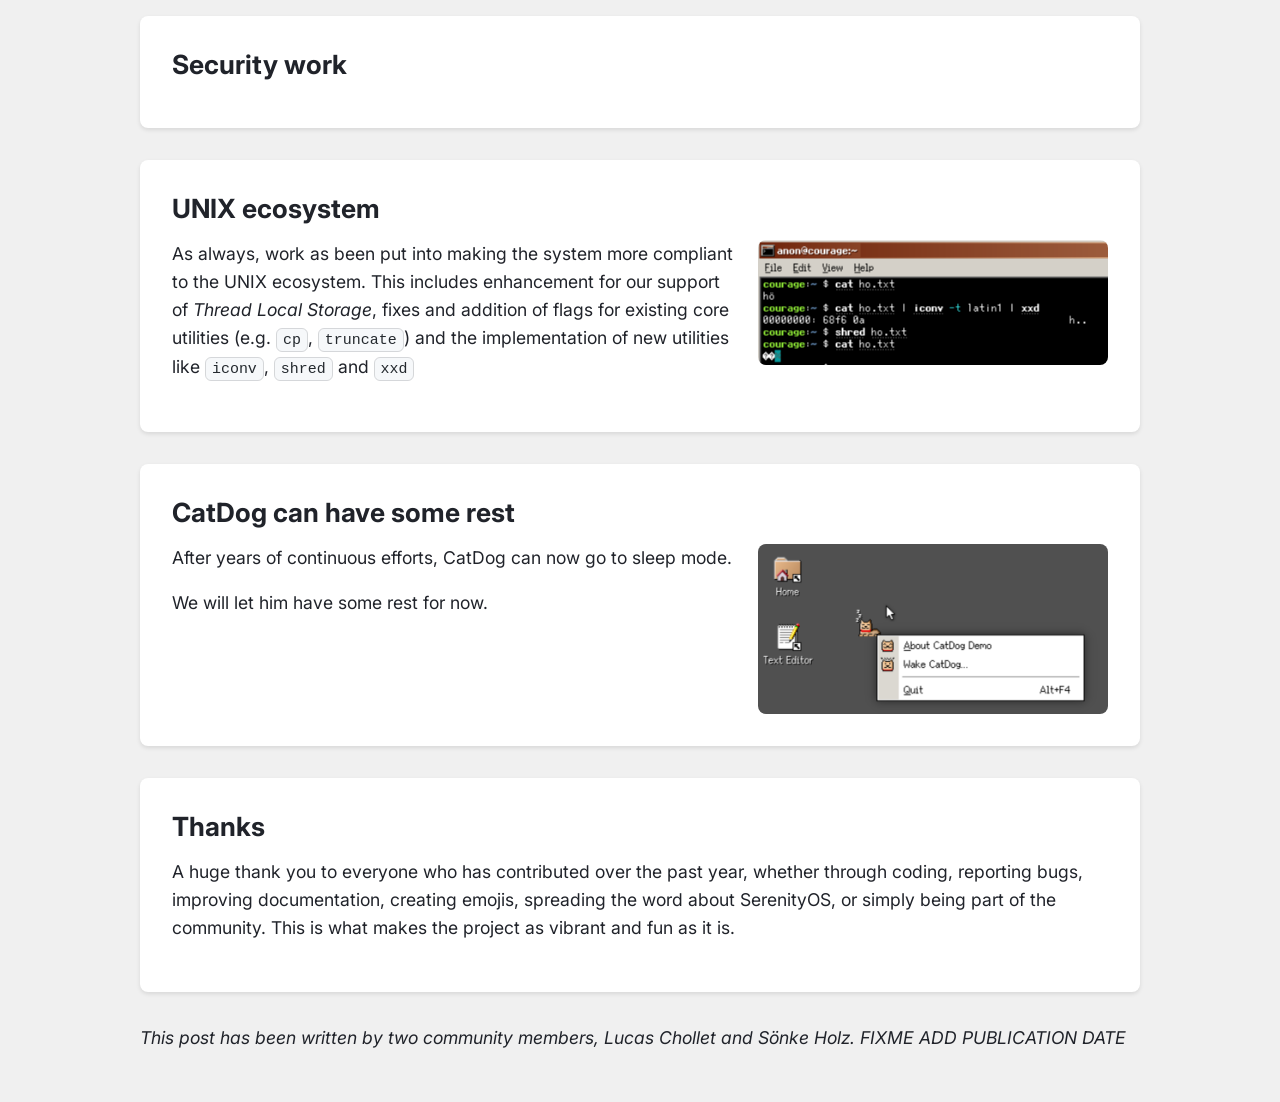
==== commit 2b1417d4: "Add draft notes for the kernel sections" ====
--- a/happy/6th/index.html
+++ b/happy/6th/index.html
@@ -85,13 +85,42 @@
 
 <section>
     <h2>SerenityOS is now running on RISC-V</h2>
+    <img class="serenity-image" src="riscv.png" alt="SerenityOS terminal showing the output 'uname -sm': 'SerenityOS riscv64'">
+    <p>
+        Following the support for the x86-64 and AArch64 (64-bit Arm) architectures, SerenityOS now runs on RISC-V!
+    </p>
+    <p>
+        It boots to the desktop when running in QEMU and supports mouse and keyboard input via the new virtio-input driver, which even AArch64 doesn't support yet.
+        Running on real hardware (a VisionFive 2) was also tested, although support for that isn't upstream at the moment.
+    <p>
+        RISC-V support is not quite up to par with x86-64 yet. Multiple tests are still failing due to missing or inaccurate math functions and SMP (multicore) isn't supported either yet.
+    </p>
 </section>
 
 <section>
     <h2>More kernel work</h2>
-    <p>USB Support</p>
-    <p>Loop devices</p>
-    <p>FAT32?</p>
+    <p>
+        Another new kernel feature is support for xHCI USB host controllers.
+        This makes it possible to boot SerenityOS from a USB drive on modern systems.
+    </p>
+    <p>
+        Also new is support for loop devices. This makes it possible to mount disk image files.
+    </p>
+    <p>
+        FUSE allows implementing filesystem drivers in userspace.
+    </p>
+    <p>
+        FAT write support,
+        FAT12/16 support,
+        mkfs.fat
+    </p>
+    <p>
+        Basic support for KASAN
+    </p>
+    <p>
+        First steps towards IPv6 support.
+        <!-- https://github.com/SerenityOS/serenity/pull/25009 -->
+    </p>
 </section>
 
 <section>
